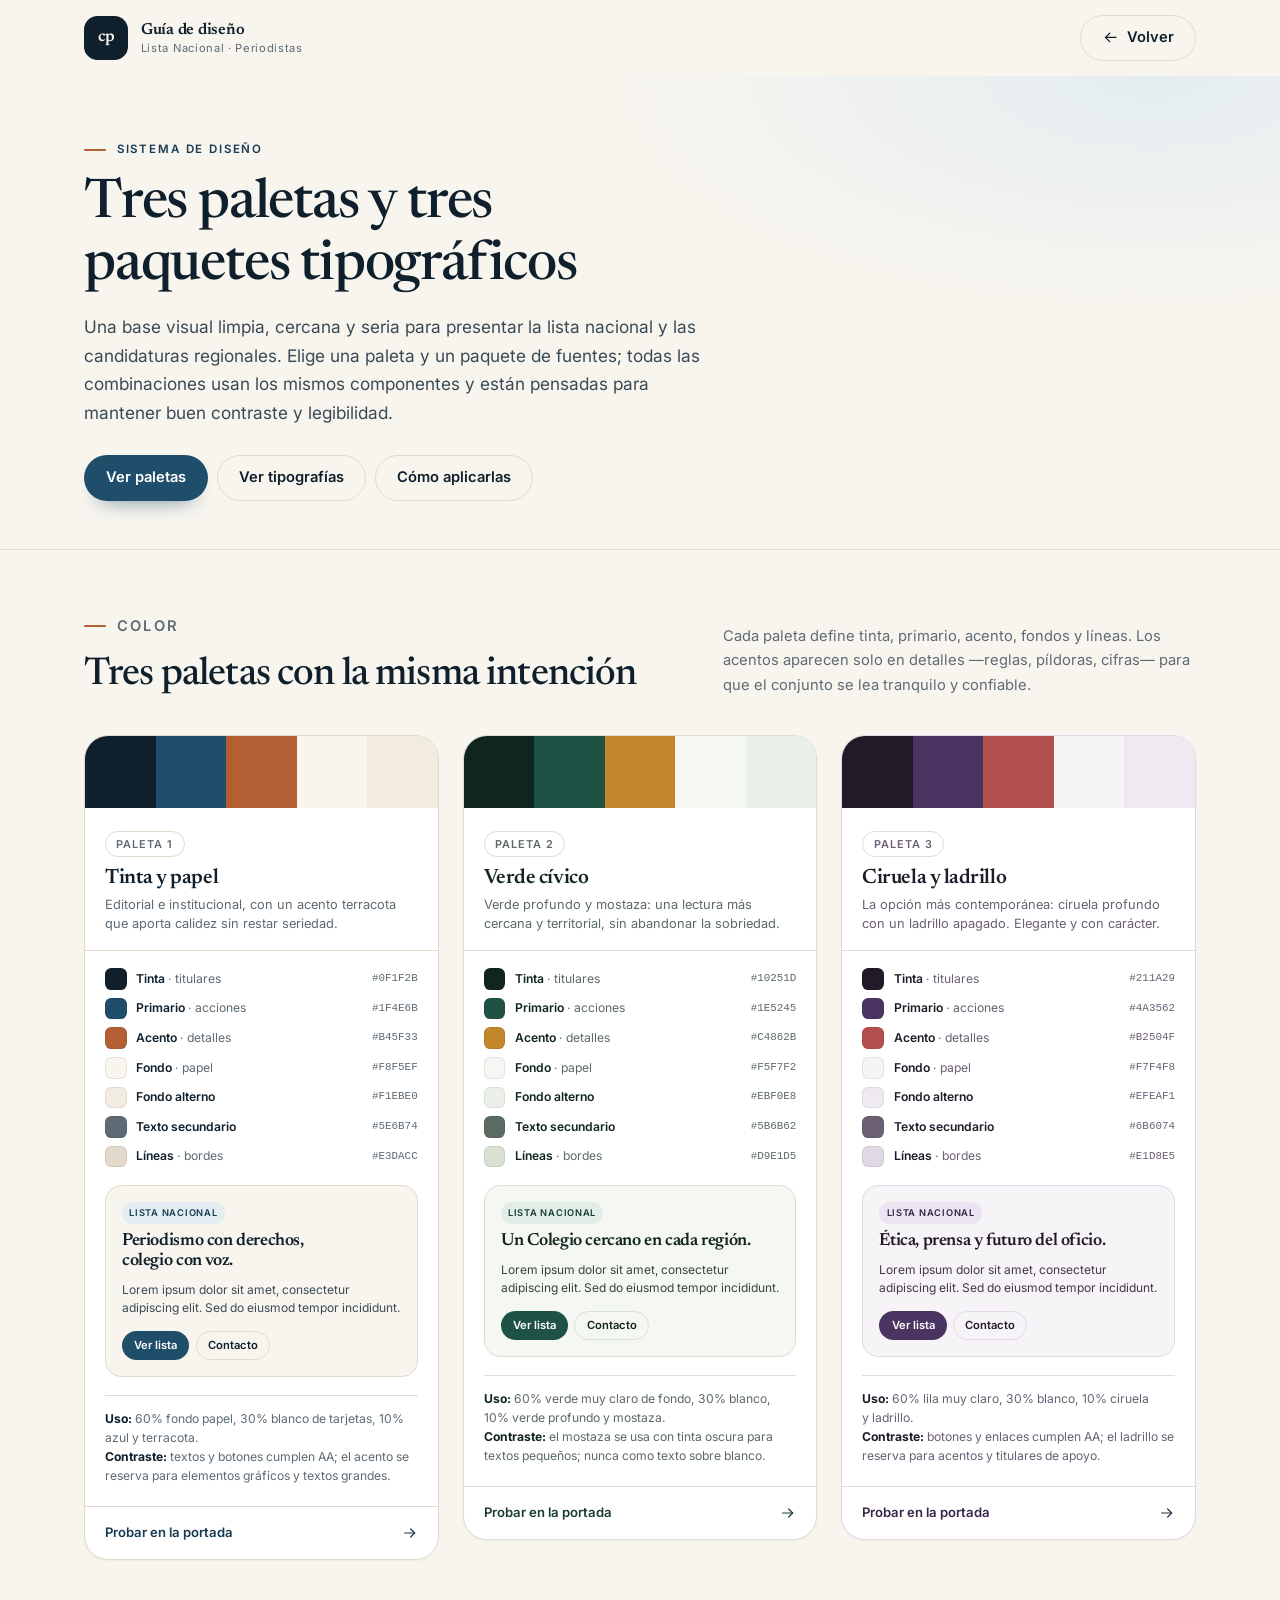
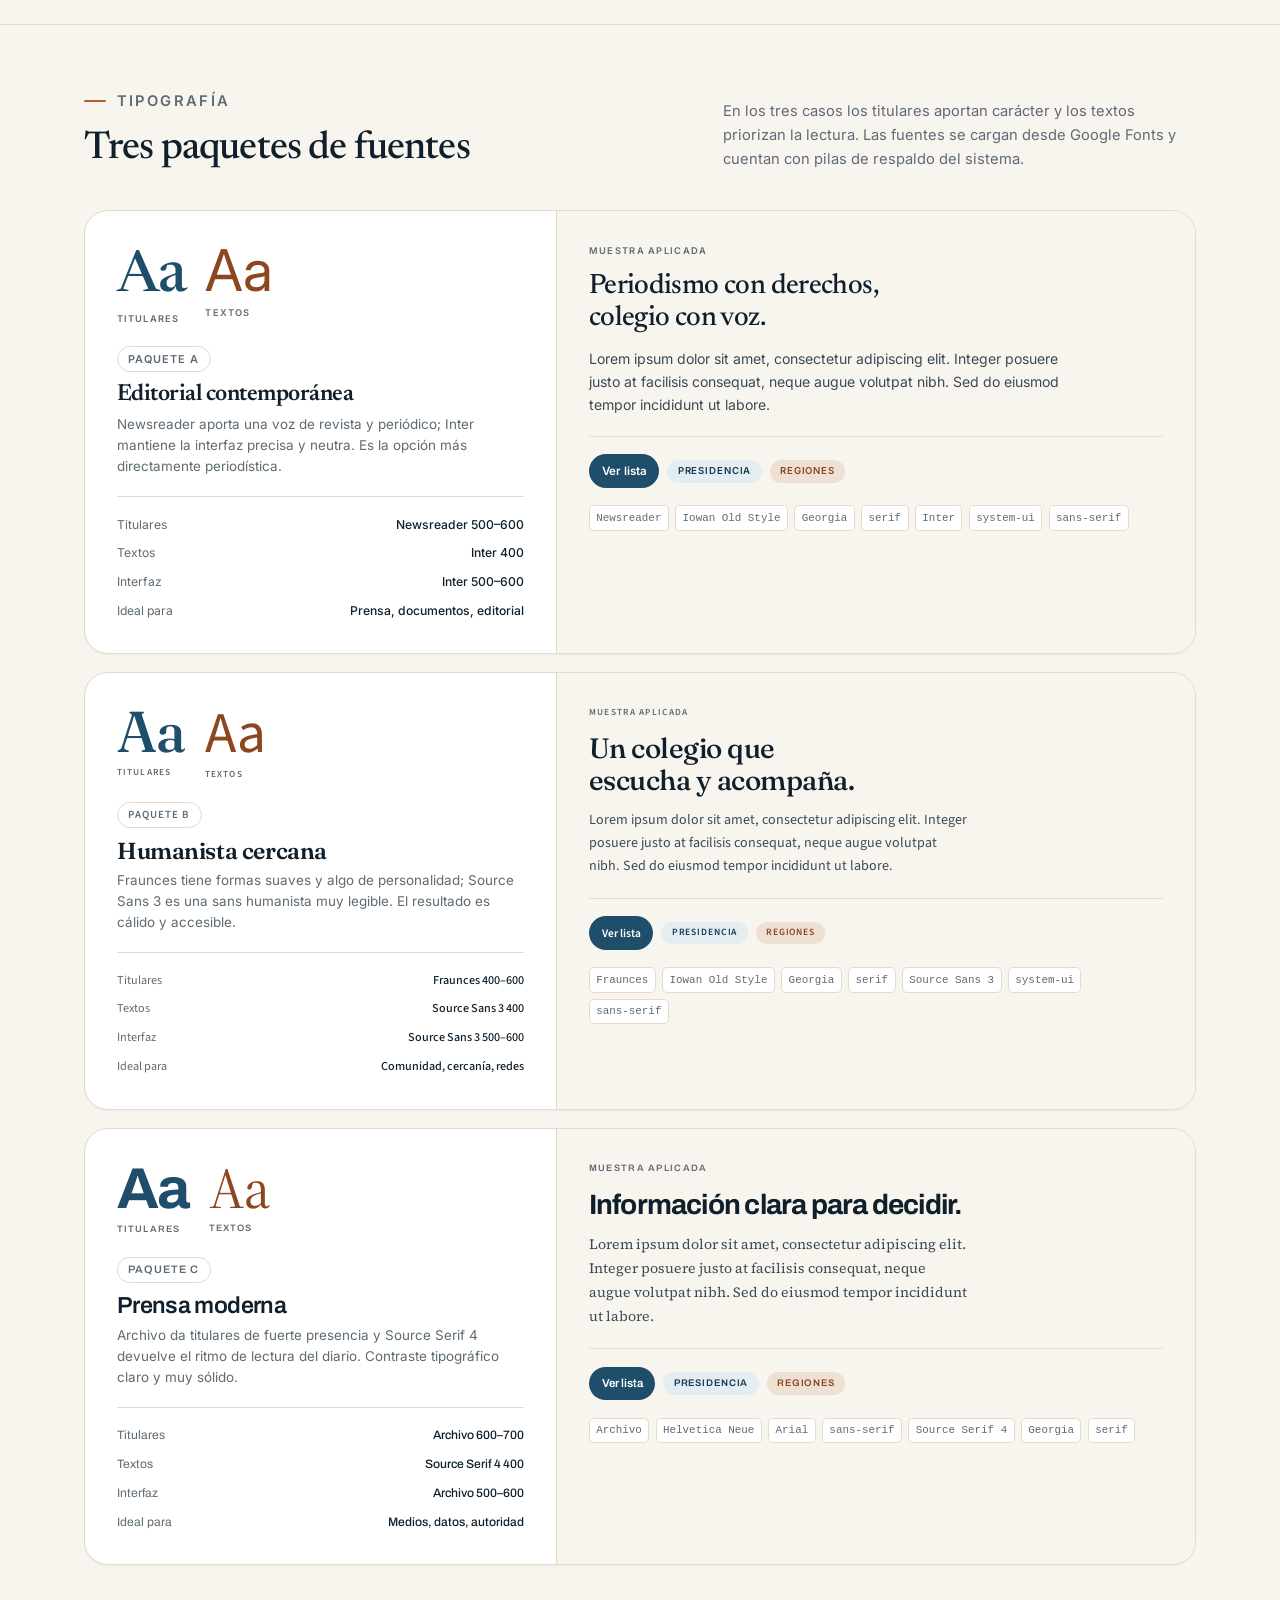
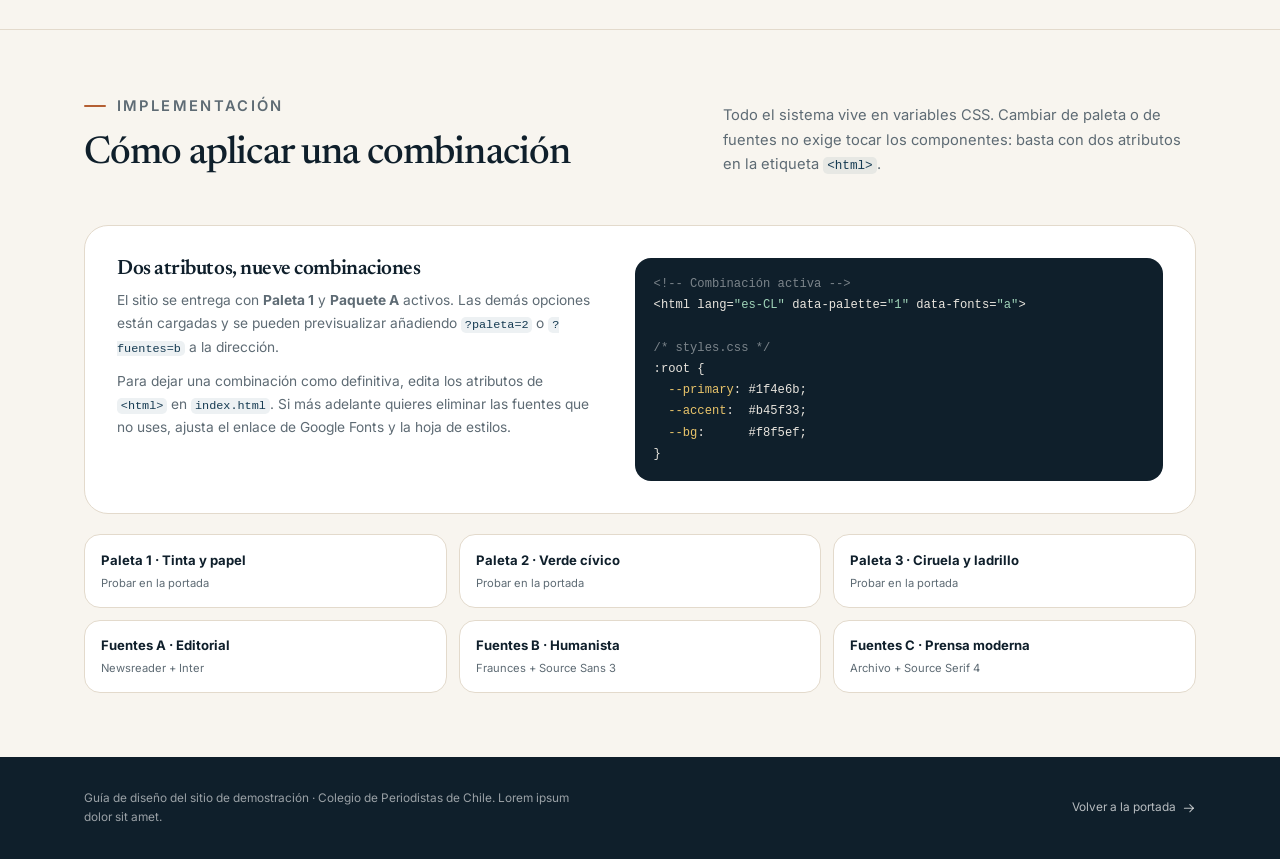
==== diseno.html @ 87cf7656 "Sitio de la Lista Nacional: portada, guia de diseno y documentacion" ====
<!DOCTYPE html>
<html lang="es-CL" data-palette="1" data-fonts="a">
<head>
  <meta charset="UTF-8">
  <meta name="viewport" content="width=device-width, initial-scale=1">
  <title>Guía de diseño · Lista Nacional</title>
  <meta name="description" content="Tres paletas de color y tres paquetes tipográficos para el sitio de la Lista Nacional del Colegio de Periodistas de Chile.">
  <meta name="theme-color" content="#f8f5ef">

  <link rel="icon" href="data:image/svg+xml,%3Csvg xmlns='http://www.w3.org/2000/svg' viewBox='0 0 64 64'%3E%3Crect width='64' height='64' rx='16' fill='%230F1F2B'/%3E%3Ctext x='32' y='43' font-family='Georgia,serif' font-size='28' fill='%23F8F5EF' text-anchor='middle'%3Ecp%3C/text%3E%3C/svg%3E">

  <link rel="preconnect" href="https://fonts.googleapis.com">
  <link rel="preconnect" href="https://fonts.gstatic.com" crossorigin>
  <link href="https://fonts.googleapis.com/css2?family=Archivo:wght@400;500;600;700&amp;family=Fraunces:wght@400;500;600&amp;family=Inter:wght@400;500;600&amp;family=Newsreader:ital,opsz,wght@0,6..72,400;0,6..72,500;0,6..72,600;1,6..72,400&amp;family=Source+Sans+3:wght@400;500;600&amp;family=Source+Serif+4:wght@400;600&amp;display=swap" rel="stylesheet">
  <link rel="stylesheet" href="styles.css">
</head>
<body>
  <a class="skip-link" href="#contenido">Saltar al contenido principal</a>

  <svg class="sprite" xmlns="http://www.w3.org/2000/svg" aria-hidden="true" focusable="false">
    <symbol id="i-arrow" viewBox="0 0 24 24" fill="none" stroke="currentColor" stroke-width="1.8" stroke-linecap="round" stroke-linejoin="round">
      <path d="M4 12h15"/><path d="m13 6 6 6-6 6"/>
    </symbol>
    <symbol id="i-up" viewBox="0 0 24 24" fill="none" stroke="currentColor" stroke-width="1.8" stroke-linecap="round" stroke-linejoin="round">
      <path d="M12 19V5"/><path d="m6 11 6-6 6 6"/>
    </symbol>
    <symbol id="i-whatsapp" viewBox="0 0 24 24" fill="currentColor">
      <path d="M19.05 4.91A9.82 9.82 0 0 0 12.04 2C6.58 2 2.13 6.45 2.13 11.91c0 1.75.46 3.45 1.32 4.95L2 22l5.25-1.38a9.9 9.9 0 0 0 4.79 1.22h.01c5.46 0 9.9-4.45 9.9-9.91 0-2.65-1.03-5.14-2.9-7.02Zm-7.01 15.24h-.01a8.2 8.2 0 0 1-4.19-1.15l-.3-.18-3.12.82.83-3.04-.2-.31a8.2 8.2 0 0 1-1.26-4.38c0-4.54 3.7-8.23 8.25-8.23a8.2 8.2 0 0 1 8.24 8.24c0 4.54-3.7 8.23-8.24 8.23Zm4.52-6.16c-.25-.12-1.47-.72-1.69-.81-.23-.08-.39-.12-.56.12-.16.25-.64.81-.79.97-.14.17-.29.19-.54.06-.25-.12-1.05-.39-1.99-1.23-.74-.66-1.23-1.47-1.38-1.72-.14-.25-.02-.38.11-.51.11-.11.25-.29.37-.43.13-.14.17-.25.25-.41.08-.17.04-.31-.02-.43-.06-.12-.56-1.34-.76-1.84-.2-.48-.4-.42-.56-.43h-.48c-.17 0-.43.06-.66.31-.23.25-.86.85-.86 2.07 0 1.22.89 2.4 1.01 2.56.12.17 1.75 2.67 4.23 3.74.59.26 1.05.41 1.41.52.59.19 1.13.16 1.56.1.48-.07 1.47-.6 1.67-1.18.21-.58.21-1.07.14-1.18-.06-.1-.22-.16-.47-.28Z"/>
    </symbol>
  </svg>

  <header class="site-header site-header--compact">
    <div class="container header-inner">
      <a class="brand" href="index.html" aria-label="Inicio: Colegio de Periodistas de Chile, Lista Nacional">
        <span class="brand-mark" aria-hidden="true">cp</span>
        <span class="brand-text">
          <span class="brand-name">Guía de diseño</span>
          <span class="brand-sub">Lista Nacional · Periodistas</span>
        </span>
      </a>
      <a class="btn btn--ghost" href="index.html" aria-label="Volver a la portada">
        <svg class="icon icon--back" aria-hidden="true"><use href="#i-arrow"/></svg> Volver
      </a>
    </div>
  </header>

  <main id="contenido">
    <section class="page-hero">
      <div class="container">
        <p class="eyebrow">Sistema de diseño</p>
        <h1>Tres paletas y tres paquetes tipográficos</h1>
        <p class="lead">Una base visual limpia, cercana y seria para presentar la lista nacional y las candidaturas regionales. Elige una paleta y un paquete de fuentes; todas las combinaciones usan los mismos componentes y están pensadas para mantener buen contraste y legibilidad.</p>
        <div class="design-nav">
          <a class="btn btn--primary" href="#paletas">Ver paletas</a>
          <a class="btn btn--ghost" href="#tipografias">Ver tipografías</a>
          <a class="btn btn--ghost" href="#aplicacion">Cómo aplicarlas</a>
        </div>
      </div>
    </section>

    <section class="design-section" id="paletas">
      <div class="container">
        <div class="design-head">
          <div>
            <p class="eyebrow">Color</p>
            <h2>Tres paletas con la misma intención</h2>
          </div>
          <p>Cada paleta define tinta, primario, acento, fondos y líneas. Los acentos aparecen solo en detalles —reglas, píldoras, cifras— para que el conjunto se lea tranquilo y confiable.</p>
        </div>

        <div class="palette-grid">
          <article class="palette-card" data-palette="1" aria-labelledby="paleta-1">
            <div class="palette-strip" aria-hidden="true">
              <span style="background: var(--ink)"></span>
              <span style="background: var(--primary)"></span>
              <span style="background: var(--accent)"></span>
              <span style="background: var(--bg)"></span>
              <span style="background: var(--surface-2)"></span>
            </div>
            <div class="palette-head">
              <span class="pill pill--line">Paleta 1</span>
              <h3 id="paleta-1">Tinta y papel</h3>
              <p>Editorial e institucional, con un acento terracota que aporta calidez sin restar seriedad.</p>
            </div>
            <ul class="swatches">
              <li class="swatch" data-swatch="ink"><i style="background: var(--ink)"></i><span><b>Tinta</b> · titulares</span><code>—</code></li>
              <li class="swatch" data-swatch="primary"><i style="background: var(--primary)"></i><span><b>Primario</b> · acciones</span><code>—</code></li>
              <li class="swatch" data-swatch="accent"><i style="background: var(--accent)"></i><span><b>Acento</b> · detalles</span><code>—</code></li>
              <li class="swatch" data-swatch="bg"><i style="background: var(--bg)"></i><span><b>Fondo</b> · papel</span><code>—</code></li>
              <li class="swatch" data-swatch="surface-2"><i style="background: var(--surface-2)"></i><span><b>Fondo alterno</b></span><code>—</code></li>
              <li class="swatch" data-swatch="muted"><i style="background: var(--muted)"></i><span><b>Texto secundario</b></span><code>—</code></li>
              <li class="swatch" data-swatch="line"><i style="background: var(--line)"></i><span><b>Líneas</b> · bordes</span><code>—</code></li>
            </ul>
            <div class="mini-preview">
              <span class="mini-pill">Lista Nacional</span>
              <h4>Periodismo con derechos, colegio con voz.</h4>
              <p>Lorem ipsum dolor sit amet, consectetur adipiscing elit. Sed do eiusmod tempor incididunt.</p>
              <div class="mini-actions">
                <span class="btn btn--primary">Ver lista</span>
                <span class="btn btn--ghost">Contacto</span>
              </div>
            </div>
            <p class="palette-notes"><strong>Uso:</strong> 60% fondo papel, 30% blanco de tarjetas, 10% azul y terracota.<br><strong>Contraste:</strong> textos y botones cumplen AA; el acento se reserva para elementos gráficos y textos grandes.</p>
            <a class="card-link" href="index.html?paleta=1">Probar en la portada <svg class="icon" aria-hidden="true"><use href="#i-arrow"/></svg></a>
          </article>

          <article class="palette-card" data-palette="2" aria-labelledby="paleta-2">
            <div class="palette-strip" aria-hidden="true">
              <span style="background: var(--ink)"></span>
              <span style="background: var(--primary)"></span>
              <span style="background: var(--accent)"></span>
              <span style="background: var(--bg)"></span>
              <span style="background: var(--surface-2)"></span>
            </div>
            <div class="palette-head">
              <span class="pill pill--line">Paleta 2</span>
              <h3 id="paleta-2">Verde cívico</h3>
              <p>Verde profundo y mostaza: una lectura más cercana y territorial, sin abandonar la sobriedad.</p>
            </div>
            <ul class="swatches">
              <li class="swatch" data-swatch="ink"><i style="background: var(--ink)"></i><span><b>Tinta</b> · titulares</span><code>—</code></li>
              <li class="swatch" data-swatch="primary"><i style="background: var(--primary)"></i><span><b>Primario</b> · acciones</span><code>—</code></li>
              <li class="swatch" data-swatch="accent"><i style="background: var(--accent)"></i><span><b>Acento</b> · detalles</span><code>—</code></li>
              <li class="swatch" data-swatch="bg"><i style="background: var(--bg)"></i><span><b>Fondo</b> · papel</span><code>—</code></li>
              <li class="swatch" data-swatch="surface-2"><i style="background: var(--surface-2)"></i><span><b>Fondo alterno</b></span><code>—</code></li>
              <li class="swatch" data-swatch="muted"><i style="background: var(--muted)"></i><span><b>Texto secundario</b></span><code>—</code></li>
              <li class="swatch" data-swatch="line"><i style="background: var(--line)"></i><span><b>Líneas</b> · bordes</span><code>—</code></li>
            </ul>
            <div class="mini-preview">
              <span class="mini-pill">Lista Nacional</span>
              <h4>Un Colegio cercano en cada región.</h4>
              <p>Lorem ipsum dolor sit amet, consectetur adipiscing elit. Sed do eiusmod tempor incididunt.</p>
              <div class="mini-actions">
                <span class="btn btn--primary">Ver lista</span>
                <span class="btn btn--ghost">Contacto</span>
              </div>
            </div>
            <p class="palette-notes"><strong>Uso:</strong> 60% verde muy claro de fondo, 30% blanco, 10% verde profundo y mostaza.<br><strong>Contraste:</strong> el mostaza se usa con tinta oscura para textos pequeños; nunca como texto sobre blanco.</p>
            <a class="card-link" href="index.html?paleta=2">Probar en la portada <svg class="icon" aria-hidden="true"><use href="#i-arrow"/></svg></a>
          </article>

          <article class="palette-card" data-palette="3" aria-labelledby="paleta-3">
            <div class="palette-strip" aria-hidden="true">
              <span style="background: var(--ink)"></span>
              <span style="background: var(--primary)"></span>
              <span style="background: var(--accent)"></span>
              <span style="background: var(--bg)"></span>
              <span style="background: var(--surface-2)"></span>
            </div>
            <div class="palette-head">
              <span class="pill pill--line">Paleta 3</span>
              <h3 id="paleta-3">Ciruela y ladrillo</h3>
              <p>La opción más contemporánea: ciruela profundo con un ladrillo apagado. Elegante y con carácter.</p>
            </div>
            <ul class="swatches">
              <li class="swatch" data-swatch="ink"><i style="background: var(--ink)"></i><span><b>Tinta</b> · titulares</span><code>—</code></li>
              <li class="swatch" data-swatch="primary"><i style="background: var(--primary)"></i><span><b>Primario</b> · acciones</span><code>—</code></li>
              <li class="swatch" data-swatch="accent"><i style="background: var(--accent)"></i><span><b>Acento</b> · detalles</span><code>—</code></li>
              <li class="swatch" data-swatch="bg"><i style="background: var(--bg)"></i><span><b>Fondo</b> · papel</span><code>—</code></li>
              <li class="swatch" data-swatch="surface-2"><i style="background: var(--surface-2)"></i><span><b>Fondo alterno</b></span><code>—</code></li>
              <li class="swatch" data-swatch="muted"><i style="background: var(--muted)"></i><span><b>Texto secundario</b></span><code>—</code></li>
              <li class="swatch" data-swatch="line"><i style="background: var(--line)"></i><span><b>Líneas</b> · bordes</span><code>—</code></li>
            </ul>
            <div class="mini-preview">
              <span class="mini-pill">Lista Nacional</span>
              <h4>Ética, prensa y futuro del oficio.</h4>
              <p>Lorem ipsum dolor sit amet, consectetur adipiscing elit. Sed do eiusmod tempor incididunt.</p>
              <div class="mini-actions">
                <span class="btn btn--primary">Ver lista</span>
                <span class="btn btn--ghost">Contacto</span>
              </div>
            </div>
            <p class="palette-notes"><strong>Uso:</strong> 60% lila muy claro, 30% blanco, 10% ciruela y ladrillo.<br><strong>Contraste:</strong> botones y enlaces cumplen AA; el ladrillo se reserva para acentos y titulares de apoyo.</p>
            <a class="card-link" href="index.html?paleta=3">Probar en la portada <svg class="icon" aria-hidden="true"><use href="#i-arrow"/></svg></a>
          </article>
        </div>
      </div>
    </section>

    <section class="design-section" id="tipografias">
      <div class="container">
        <div class="design-head">
          <div>
            <p class="eyebrow">Tipografía</p>
            <h2>Tres paquetes de fuentes</h2>
          </div>
          <p>En los tres casos los titulares aportan carácter y los textos priorizan la lectura. Las fuentes se cargan desde Google Fonts y cuentan con pilas de respaldo del sistema.</p>
        </div>

        <div class="font-stack">
          <article class="font-card" data-fonts="a" aria-labelledby="fuentes-a">
            <div class="font-info">
              <div class="font-glyphs" aria-hidden="true">
                <div><span class="font-glyph font-glyph--display">Aa</span><span class="glyph-cap">Titulares</span></div>
                <div><span class="font-glyph font-glyph--body">Aa</span><span class="glyph-cap">Textos</span></div>
              </div>
              <span class="pill pill--line">Paquete A</span>
              <h3 id="fuentes-a">Editorial contemporánea</h3>
              <p>Newsreader aporta una voz de revista y periódico; Inter mantiene la interfaz precisa y neutra. Es la opción más directamente periodística.</p>
              <dl class="font-specs">
                <div><dt>Titulares</dt><dd>Newsreader 500–600</dd></div>
                <div><dt>Textos</dt><dd>Inter 400</dd></div>
                <div><dt>Interfaz</dt><dd>Inter 500–600</dd></div>
                <div><dt>Ideal para</dt><dd>Prensa, documentos, editorial</dd></div>
              </dl>
            </div>
            <div class="font-specimen">
              <span class="specimen-label">Muestra aplicada</span>
              <h4>Periodismo con derechos, colegio con voz.</h4>
              <p>Lorem ipsum dolor sit amet, consectetur adipiscing elit. Integer posuere justo at facilisis consequat, neque augue volutpat nibh. Sed do eiusmod tempor incididunt ut labore.</p>
              <div class="specimen-ui">
                <span class="mini-btn">Ver lista</span>
                <span class="pill">Presidencia</span>
                <span class="pill pill--accent">Regiones</span>
              </div>
              <div class="font-stack-note">
                <span>Newsreader</span><span>Iowan Old Style</span><span>Georgia</span><span>serif</span>
                <span>Inter</span><span>system-ui</span><span>sans-serif</span>
              </div>
            </div>
          </article>

          <article class="font-card" data-fonts="b" aria-labelledby="fuentes-b">
            <div class="font-info">
              <div class="font-glyphs" aria-hidden="true">
                <div><span class="font-glyph font-glyph--display">Aa</span><span class="glyph-cap">Titulares</span></div>
                <div><span class="font-glyph font-glyph--body">Aa</span><span class="glyph-cap">Textos</span></div>
              </div>
              <span class="pill pill--line">Paquete B</span>
              <h3 id="fuentes-b">Humanista cercana</h3>
              <p>Fraunces tiene formas suaves y algo de personalidad; Source Sans 3 es una sans humanista muy legible. El resultado es cálido y accesible.</p>
              <dl class="font-specs">
                <div><dt>Titulares</dt><dd>Fraunces 400–600</dd></div>
                <div><dt>Textos</dt><dd>Source Sans 3 400</dd></div>
                <div><dt>Interfaz</dt><dd>Source Sans 3 500–600</dd></div>
                <div><dt>Ideal para</dt><dd>Comunidad, cercanía, redes</dd></div>
              </dl>
            </div>
            <div class="font-specimen">
              <span class="specimen-label">Muestra aplicada</span>
              <h4>Un colegio que escucha y acompaña.</h4>
              <p>Lorem ipsum dolor sit amet, consectetur adipiscing elit. Integer posuere justo at facilisis consequat, neque augue volutpat nibh. Sed do eiusmod tempor incididunt ut labore.</p>
              <div class="specimen-ui">
                <span class="mini-btn">Ver lista</span>
                <span class="pill">Presidencia</span>
                <span class="pill pill--accent">Regiones</span>
              </div>
              <div class="font-stack-note">
                <span>Fraunces</span><span>Iowan Old Style</span><span>Georgia</span><span>serif</span>
                <span>Source Sans 3</span><span>system-ui</span><span>sans-serif</span>
              </div>
            </div>
          </article>

          <article class="font-card" data-fonts="c" aria-labelledby="fuentes-c">
            <div class="font-info">
              <div class="font-glyphs" aria-hidden="true">
                <div><span class="font-glyph font-glyph--display">Aa</span><span class="glyph-cap">Titulares</span></div>
                <div><span class="font-glyph font-glyph--body">Aa</span><span class="glyph-cap">Textos</span></div>
              </div>
              <span class="pill pill--line">Paquete C</span>
              <h3 id="fuentes-c">Prensa moderna</h3>
              <p>Archivo da titulares de fuerte presencia y Source Serif 4 devuelve el ritmo de lectura del diario. Contraste tipográfico claro y muy sólido.</p>
              <dl class="font-specs">
                <div><dt>Titulares</dt><dd>Archivo 600–700</dd></div>
                <div><dt>Textos</dt><dd>Source Serif 4 400</dd></div>
                <div><dt>Interfaz</dt><dd>Archivo 500–600</dd></div>
                <div><dt>Ideal para</dt><dd>Medios, datos, autoridad</dd></div>
              </dl>
            </div>
            <div class="font-specimen">
              <span class="specimen-label">Muestra aplicada</span>
              <h4>Información clara para decidir.</h4>
              <p>Lorem ipsum dolor sit amet, consectetur adipiscing elit. Integer posuere justo at facilisis consequat, neque augue volutpat nibh. Sed do eiusmod tempor incididunt ut labore.</p>
              <div class="specimen-ui">
                <span class="mini-btn">Ver lista</span>
                <span class="pill">Presidencia</span>
                <span class="pill pill--accent">Regiones</span>
              </div>
              <div class="font-stack-note">
                <span>Archivo</span><span>Helvetica Neue</span><span>Arial</span><span>sans-serif</span>
                <span>Source Serif 4</span><span>Georgia</span><span>serif</span>
              </div>
            </div>
          </article>
        </div>
      </div>
    </section>

    <section class="design-section" id="aplicacion">
      <div class="container">
        <div class="design-head">
          <div>
            <p class="eyebrow">Implementación</p>
            <h2>Cómo aplicar una combinación</h2>
          </div>
          <p>Todo el sistema vive en variables CSS. Cambiar de paleta o de fuentes no exige tocar los componentes: basta con dos atributos en la etiqueta <code>&lt;html&gt;</code>.</p>
        </div>

        <div class="design-callout">
          <div>
            <h3>Dos atributos, nueve combinaciones</h3>
            <p>El sitio se entrega con <strong>Paleta 1</strong> y <strong>Paquete A</strong> activos. Las demás opciones están cargadas y se pueden previsualizar añadiendo <code>?paleta=2</code> o <code>?fuentes=b</code> a la dirección.</p>
            <p>Para dejar una combinación como definitiva, edita los atributos de <code>&lt;html&gt;</code> en <code>index.html</code>. Si más adelante quieres eliminar las fuentes que no uses, ajusta el enlace de Google Fonts y la hoja de estilos.</p>
          </div>
          <pre class="code"><code><span class="c">&lt;!-- Combinación activa --&gt;</span>
&lt;html lang=<span class="s">"es-CL"</span> data-palette=<span class="s">"1"</span> data-fonts=<span class="s">"a"</span>&gt;

<span class="c">/* styles.css */</span>
:root {
  <span class="v">--primary</span>: #1f4e6b;
  <span class="v">--accent</span>:  #b45f33;
  <span class="v">--bg</span>:      #f8f5ef;
}</code></pre>
        </div>

        <div class="design-links">
          <a class="design-link" href="index.html?paleta=1"><b>Paleta 1 · Tinta y papel</b><span>Probar en la portada</span></a>
          <a class="design-link" href="index.html?paleta=2"><b>Paleta 2 · Verde cívico</b><span>Probar en la portada</span></a>
          <a class="design-link" href="index.html?paleta=3"><b>Paleta 3 · Ciruela y ladrillo</b><span>Probar en la portada</span></a>
          <a class="design-link" href="index.html?fuentes=a"><b>Fuentes A · Editorial</b><span>Newsreader + Inter</span></a>
          <a class="design-link" href="index.html?fuentes=b"><b>Fuentes B · Humanista</b><span>Fraunces + Source Sans 3</span></a>
          <a class="design-link" href="index.html?fuentes=c"><b>Fuentes C · Prensa moderna</b><span>Archivo + Source Serif 4</span></a>
        </div>
      </div>
    </section>
  </main>

  <footer class="site-footer footer-simple">
    <div class="container">
      <div class="footer-bottom">
        <p>Guía de diseño del sitio de demostración · Colegio de Periodistas de Chile. Lorem ipsum dolor sit amet.</p>
        <a href="index.html">Volver a la portada <svg class="icon" aria-hidden="true"><use href="#i-arrow"/></svg></a>
      </div>
    </div>
  </footer>

  <script src="main.js" defer></script>
</body>
</html>
---- styles.css ----
/* ==========================================================================
   Lista Nacional — Colegio de Periodistas de Chile
   Hoja de estilos principal
   --------------------------------------------------------------------------
   01. Tokens: paletas de color y paquetes tipográficos
   02. Reset y base
   03. Utilidades y layout
   04. Header y navegación
   05. Botones, píldoras e iconos
   06. Hero y mosaico
   07. Ideas fuerza
   08. Lista nacional
   09. Candidaturas regionales
   10. Puntos de trabajo
   11. CTA
   12. Contacto y formulario
   13. Footer
   14. WhatsApp flotante
   15. Página de diseño
   16. Movimiento y responsive
   ========================================================================== */

/* 01. Tokens
   Las paletas se aplican con [data-palette] y las tipografías con
   [data-fonts] en el <html>. Cualquier elemento puede llevar esos atributos
   para mostrar una muestra aislada (así se usa en diseno.html).
   -------------------------------------------------------------------------- */

:root {
  --container: 75rem;
  --gutter: clamp(1.25rem, 4vw, 2.75rem);

  --radius-sm: 0.7rem;
  --radius: 1rem;
  --radius-lg: 1.5rem;

  --shadow-sm: 0 1px 2px rgba(var(--rgb-ink), 0.05);
  --shadow-md: 0 22px 44px -28px rgba(var(--rgb-ink), 0.42);
  --shadow-lg: 0 34px 70px -34px rgba(var(--rgb-ink), 0.45);

  --ease: cubic-bezier(0.22, 0.61, 0.36, 1);

  --display-weight: 500;
  --display-weight-sm: 600;
  --display-tracking: -0.02em;
  --body-lh: 1.65;

  --danger: #a32b22;
  --danger-soft: #fceeeb;
  --wa: #25d366;
  --wa-ink: #06240f;
}

/* --- Paleta 1 · Tinta y papel (por defecto) --- */
:root,
[data-palette="1"] {
  --ink: #0f1f2b;
  --rgb-ink: 15, 31, 43;
  --text: #3a4a55;
  --muted: #5e6b74;
  --primary: #1f4e6b;
  --rgb-primary: 31, 78, 107;
  --primary-strong: #163b52;
  --primary-soft: #e4edf1;
  --accent: #b45f33;
  --rgb-accent: 180, 95, 51;
  --accent-ink: #8c4620;
  --bg: #f8f5ef;
  --rgb-bg: 248, 245, 239;
  --surface: #ffffff;
  --surface-2: #f1ebe0;
  --line: #e3dacc;
}

/* --- Paleta 2 · Verde cívico --- */
[data-palette="2"] {
  --ink: #10251d;
  --rgb-ink: 16, 37, 29;
  --text: #35463d;
  --muted: #5b6b62;
  --primary: #1e5245;
  --rgb-primary: 30, 82, 69;
  --primary-strong: #163d34;
  --primary-soft: #e2ede7;
  --accent: #c4862b;
  --rgb-accent: 196, 134, 43;
  --accent-ink: #7e5511;
  --bg: #f5f7f2;
  --rgb-bg: 245, 247, 242;
  --surface: #ffffff;
  --surface-2: #ebf0e8;
  --line: #d9e1d5;
}

/* --- Paleta 3 · Ciruela y ladrillo --- */
[data-palette="3"] {
  --ink: #211a29;
  --rgb-ink: 33, 26, 41;
  --text: #413849;
  --muted: #6b6074;
  --primary: #4a3562;
  --rgb-primary: 74, 53, 98;
  --primary-strong: #372649;
  --primary-soft: #ebe4f1;
  --accent: #b2504f;
  --rgb-accent: 178, 80, 79;
  --accent-ink: #8c3a39;
  --bg: #f7f4f8;
  --rgb-bg: 247, 244, 248;
  --surface: #ffffff;
  --surface-2: #efeaf1;
  --line: #e1d8e5;
}

/* --- Paquete A · Editorial contemporánea --- */
:root,
[data-fonts="a"] {
  --font-display: "Newsreader", "Iowan Old Style", Georgia, "Times New Roman", serif;
  --font-body: "Inter", system-ui, -apple-system, "Segoe UI", Roboto, sans-serif;
  --font-ui: "Inter", system-ui, -apple-system, "Segoe UI", Roboto, sans-serif;
  --display-weight: 500;
  --display-weight-sm: 600;
  --display-tracking: -0.022em;
  --body-lh: 1.65;
}

/* --- Paquete B · Humanista cercana --- */
[data-fonts="b"] {
  --font-display: "Fraunces", "Iowan Old Style", Georgia, serif;
  --font-body: "Source Sans 3", system-ui, -apple-system, "Segoe UI", Roboto, sans-serif;
  --font-ui: "Source Sans 3", system-ui, -apple-system, "Segoe UI", Roboto, sans-serif;
  --display-weight: 500;
  --display-weight-sm: 600;
  --display-tracking: -0.018em;
  --body-lh: 1.65;
}

/* --- Paquete C · Prensa moderna --- */
[data-fonts="c"] {
  --font-display: "Archivo", "Helvetica Neue", Arial, sans-serif;
  --font-body: "Source Serif 4", Georgia, "Times New Roman", serif;
  --font-ui: "Archivo", "Helvetica Neue", Arial, sans-serif;
  --display-weight: 700;
  --display-weight-sm: 600;
  --display-tracking: -0.028em;
  --body-lh: 1.7;
}

/* 02. Reset y base
   -------------------------------------------------------------------------- */

*,
*::before,
*::after {
  box-sizing: border-box;
}

* {
  margin: 0;
}

html {
  -webkit-text-size-adjust: 100%;
  scroll-behavior: smooth;
  scroll-padding-top: 6.5rem;
}

body {
  min-height: 100vh;
  font-family: var(--font-body);
  font-size: 1.0625rem;
  line-height: var(--body-lh);
  color: var(--text);
  background: var(--bg);
  -webkit-font-smoothing: antialiased;
  text-rendering: optimizeLegibility;
}

svg {
  display: block;
}

a {
  color: inherit;
  text-decoration: none;
}

button,
input,
select,
textarea {
  font: inherit;
  color: inherit;
}

button {
  cursor: pointer;
}

ul[class],
ol[class] {
  list-style: none;
  padding: 0;
}

h1,
h2,
h3,
h4 {
  font-family: var(--font-display);
  font-weight: var(--display-weight);
  line-height: 1.13;
  letter-spacing: var(--display-tracking);
  color: var(--ink);
  text-wrap: balance;
}

h3,
h4 {
  font-weight: var(--display-weight-sm);
}

p {
  text-wrap: pretty;
}

::selection {
  background: var(--primary);
  color: #fff;
}

:where(a, button, input, select, textarea, summary, [tabindex]):focus-visible {
  outline: 2px solid var(--primary);
  outline-offset: 3px;
}

[hidden] {
  display: none !important;
}

/* 03. Utilidades y layout
   -------------------------------------------------------------------------- */

.container {
  width: 100%;
  max-width: var(--container);
  margin-inline: auto;
  padding-inline: var(--gutter);
}

.section {
  padding-block: clamp(3.5rem, 7vw, 6rem);
}

.section--soft {
  background: var(--surface-2);
  border-block: 1px solid var(--line);
}

.section-head {
  display: grid;
  grid-template-columns: minmax(0, 1.1fr) minmax(0, 0.9fr);
  gap: clamp(1.25rem, 4vw, 4rem);
  align-items: end;
  margin-bottom: clamp(2rem, 4vw, 3.25rem);
}

.section-head h2 {
  font-size: clamp(1.9rem, 3.6vw, 2.9rem);
  max-width: 22ch;
}

.section-head .lead {
  max-width: 46ch;
  padding-bottom: 0.35rem;
}

.section-head--stack {
  display: block;
  margin-bottom: 0;
}

.section-head--stack .lead {
  margin-top: 1rem;
}

.program-intro .section-head h2 {
  font-size: clamp(1.9rem, 3.4vw, 2.6rem);
  max-width: 18ch;
}

.contact-info > h2 {
  font-size: clamp(1.9rem, 3.4vw, 2.7rem);
}

.contact-info > .lead {
  margin-top: 1rem;
}

.eyebrow {
  display: flex;
  align-items: center;
  gap: 0.65rem;
  margin-bottom: 0.95rem;
  font-family: var(--font-ui);
  font-size: 0.72rem;
  font-weight: 600;
  letter-spacing: 0.16em;
  text-transform: uppercase;
  color: var(--primary-strong);
}

.eyebrow::before {
  content: "";
  width: 1.4rem;
  height: 2px;
  border-radius: 2px;
  background: var(--accent);
  flex: none;
}

.lead {
  font-size: clamp(1.02rem, 1.35vw, 1.15rem);
  color: var(--text);
  max-width: 58ch;
}

.grid {
  display: grid;
  gap: clamp(1rem, 2vw, 1.5rem);
}

.grid--4 {
  grid-template-columns: repeat(4, minmax(0, 1fr));
}

.grid--3 {
  grid-template-columns: repeat(3, minmax(0, 1fr));
}

.grid--2 {
  grid-template-columns: repeat(2, minmax(0, 1fr));
}

.card {
  background: var(--surface);
  border: 1px solid var(--line);
  border-radius: var(--radius-lg);
  box-shadow: var(--shadow-sm);
}

.icon {
  width: 1.1rem;
  height: 1.1rem;
  flex: none;
}

.icon-box {
  display: grid;
  place-items: center;
  width: 2.8rem;
  height: 2.8rem;
  border-radius: 0.85rem;
  background: var(--primary-soft);
  color: var(--primary-strong);
}

.icon-box .icon {
  width: 1.3rem;
  height: 1.3rem;
}

.pill {
  display: inline-flex;
  align-items: center;
  gap: 0.35rem;
  width: fit-content;
  padding: 0.35rem 0.65rem;
  border-radius: 999px;
  background: var(--primary-soft);
  color: var(--primary-strong);
  font-family: var(--font-ui);
  font-size: 0.68rem;
  font-weight: 600;
  letter-spacing: 0.09em;
  text-transform: uppercase;
  line-height: 1.2;
}

.pill--accent {
  background: rgba(var(--rgb-accent), 0.14);
  color: var(--accent-ink);
}

.pill--line {
  background: transparent;
  border: 1px solid var(--line);
  color: var(--muted);
}

.skip-link {
  position: absolute;
  left: 1rem;
  top: -4rem;
  z-index: 300;
  padding: 0.7rem 1rem;
  border-radius: 0.6rem;
  background: var(--ink);
  color: #fff;
  font-size: 0.85rem;
  transition: top 0.2s var(--ease);
}

.skip-link:focus-visible {
  top: 0.8rem;
  outline-color: var(--accent);
}

.sprite {
  position: absolute;
  width: 0;
  height: 0;
  overflow: hidden;
}

/* 04. Header y navegación
   -------------------------------------------------------------------------- */

.demo-bar {
  background: var(--surface-2);
  border-bottom: 1px solid var(--line);
  font-size: 0.76rem;
  color: var(--muted);
}

.demo-bar-inner {
  display: flex;
  align-items: center;
  justify-content: space-between;
  gap: 0.75rem 1.5rem;
  flex-wrap: wrap;
  padding-block: 0.55rem;
}

.demo-bar strong {
  color: var(--ink);
  font-weight: 600;
  letter-spacing: 0.02em;
}

.demo-bar a {
  display: inline-flex;
  align-items: center;
  gap: 0.4rem;
  font-weight: 600;
  color: var(--primary-strong);
  white-space: nowrap;
}

.demo-bar a:hover {
  color: var(--accent-ink);
}

.demo-bar .icon {
  width: 0.9rem;
  height: 0.9rem;
}

.site-header {
  position: sticky;
  top: 0;
  z-index: 100;
  background: rgba(var(--rgb-bg), 0.9);
  backdrop-filter: saturate(1.35) blur(14px);
  -webkit-backdrop-filter: saturate(1.35) blur(14px);
  border-bottom: 1px solid transparent;
  transition: border-color 0.25s, box-shadow 0.25s;
}

.site-header.is-scrolled {
  border-bottom-color: var(--line);
  box-shadow: 0 18px 30px -30px rgba(var(--rgb-ink), 0.55);
}

.header-inner {
  display: flex;
  align-items: center;
  justify-content: space-between;
  gap: 1.5rem;
  min-height: 4.7rem;
}

.brand {
  display: inline-flex;
  align-items: center;
  gap: 0.8rem;
  min-width: 0;
}

.brand-mark {
  display: grid;
  place-items: center;
  width: 2.75rem;
  height: 2.75rem;
  flex: none;
  border-radius: 0.85rem;
  background: var(--ink);
  color: var(--bg);
  font-family: var(--font-display);
  font-size: 1.05rem;
  font-weight: 600;
  letter-spacing: -0.03em;
  line-height: 1;
}

.brand-text {
  display: grid;
  gap: 0.1rem;
  line-height: 1.25;
  min-width: 0;
}

.brand-name {
  font-family: var(--font-display);
  font-size: 1.02rem;
  font-weight: 600;
  letter-spacing: -0.015em;
  color: var(--ink);
}

.brand-sub {
  font-family: var(--font-ui);
  font-size: 0.7rem;
  letter-spacing: 0.06em;
  color: var(--muted);
}

.nav {
  display: flex;
  align-items: center;
  gap: 0.1rem;
}

.nav a {
  padding: 0.55rem 0.75rem;
  border-radius: 0.6rem;
  font-family: var(--font-ui);
  font-size: 0.9rem;
  font-weight: 500;
  transition: background 0.18s, color 0.18s;
}

.nav a:hover {
  background: var(--primary-soft);
  color: var(--primary-strong);
}

.nav .btn {
  margin-left: 0.65rem;
}

.nav-toggle {
  display: none;
  place-items: center;
  width: 2.7rem;
  height: 2.7rem;
  border: 1px solid var(--line);
  border-radius: 0.7rem;
  background: var(--surface);
  color: var(--ink);
}

.nav-toggle .icon {
  width: 1.25rem;
  height: 1.25rem;
}

.nav-toggle .icon--close {
  display: none;
}

.nav-toggle[aria-expanded="true"] .icon--menu {
  display: none;
}

.nav-toggle[aria-expanded="true"] .icon--close {
  display: block;
}

/* 05. Botones
   -------------------------------------------------------------------------- */

.btn {
  display: inline-flex;
  align-items: center;
  justify-content: center;
  gap: 0.55rem;
  padding: 0.82rem 1.3rem;
  border: 1px solid transparent;
  border-radius: 999px;
  font-family: var(--font-ui);
  font-size: 0.92rem;
  font-weight: 600;
  line-height: 1.2;
  text-align: center;
  transition: transform 0.18s var(--ease), background 0.18s, border-color 0.18s,
    color 0.18s, box-shadow 0.18s;
}

.btn .icon {
  width: 1.05rem;
  height: 1.05rem;
}

.btn--primary {
  background: var(--primary);
  color: #fff;
  box-shadow: 0 12px 22px -16px rgba(var(--rgb-primary), 0.95);
}

.btn--primary:hover {
  background: var(--primary-strong);
  transform: translateY(-1px);
}

.btn--ghost {
  background: transparent;
  border-color: var(--line);
  color: var(--ink);
}

.btn--ghost:hover {
  background: var(--surface);
  border-color: var(--primary);
  transform: translateY(-1px);
}

.btn--light {
  background: var(--bg);
  color: var(--ink);
}

.btn--light:hover {
  background: #fff;
  transform: translateY(-1px);
}

.btn--wa {
  background: var(--wa);
  color: var(--wa-ink);
}

.btn--wa:hover {
  filter: brightness(1.06);
  transform: translateY(-1px);
}

.btn--block {
  width: 100%;
}

/* 06. Hero y mosaico
   -------------------------------------------------------------------------- */

.hero {
  position: relative;
  overflow: clip;
  padding-block: clamp(3rem, 6vw, 5.5rem) clamp(3.5rem, 7vw, 6rem);
  background:
    radial-gradient(70% 60% at 88% -10%, var(--primary-soft) 0%, transparent 65%),
    radial-gradient(45% 40% at 0% 30%, rgba(var(--rgb-accent), 0.07), transparent 70%);
}

.hero-grid {
  display: grid;
  grid-template-columns: minmax(0, 1.04fr) minmax(0, 0.96fr);
  gap: clamp(2.5rem, 5vw, 4.5rem);
  align-items: center;
}

.hero-copy h1 {
  font-size: clamp(2.5rem, 5.2vw, 4.05rem);
  max-width: 15ch;
  margin-bottom: 1.35rem;
}

.hero-copy .lead {
  max-width: 48ch;
}

.hero-actions {
  display: flex;
  flex-wrap: wrap;
  gap: 0.7rem;
  margin-top: 2rem;
}

.meta-row {
  display: flex;
  flex-wrap: wrap;
  gap: 0.9rem 1.5rem;
  margin-top: 2.2rem;
  padding-top: 1.5rem;
  border-top: 1px solid var(--line);
}

.meta-row li {
  display: flex;
  align-items: center;
  gap: 0.5rem;
  font-family: var(--font-ui);
  font-size: 0.82rem;
  font-weight: 500;
  color: var(--muted);
}

.meta-row li::before {
  content: "";
  width: 6px;
  height: 6px;
  flex: none;
  border-radius: 50%;
  background: var(--accent);
  box-shadow: 0 0 0 3px rgba(var(--rgb-accent), 0.16);
}

.hero-visual {
  position: relative;
}

.mosaic {
  position: relative;
  display: grid;
  grid-template-columns: repeat(3, minmax(0, 1fr));
  gap: 0.6rem;
  padding: 0.7rem;
  border: 1px solid var(--line);
  border-radius: var(--radius-lg);
  background: var(--surface);
  box-shadow: var(--shadow-lg);
}

.tile {
  position: relative;
  aspect-ratio: 4 / 5;
}

.tile .photo-mark {
  font-size: 0.88rem;
  letter-spacing: 0.1em;
}

.tile-index {
  position: absolute;
  top: 0.55rem;
  left: 0.65rem;
  z-index: 2;
  font-family: var(--font-ui);
  font-size: 0.58rem;
  font-weight: 600;
  letter-spacing: 0.14em;
  color: rgba(255, 255, 255, 0.72);
}

.tile--stat {
  display: flex;
  flex-direction: column;
  justify-content: flex-end;
  gap: 0.3rem;
  padding: 0.85rem 0.9rem;
  border-radius: var(--radius);
  background:
    radial-gradient(120% 90% at 100% 0%, rgba(var(--rgb-accent), 0.35), transparent 55%),
    var(--ink);
  color: #fff;
}

.tile--stat .stat-n {
  font-family: var(--font-display);
  font-size: clamp(1.7rem, 2.6vw, 2.35rem);
  font-weight: var(--display-weight);
  line-height: 1;
}

.tile--stat .stat-l {
  font-family: var(--font-ui);
  font-size: 0.66rem;
  line-height: 1.35;
  color: rgba(255, 255, 255, 0.72);
}

.hero-card {
  position: absolute;
  left: -1.5rem;
  bottom: -1.7rem;
  z-index: 3;
  display: flex;
  align-items: center;
  gap: 0.7rem;
  max-width: 15.5rem;
  padding: 0.8rem 1rem;
  border: 1px solid var(--line);
  border-radius: 0.9rem;
  background: var(--surface);
  box-shadow: var(--shadow-md);
}

.hero-card .dot {
  width: 0.55rem;
  height: 0.55rem;
  flex: none;
  border-radius: 50%;
  background: var(--accent);
}

.hero-card strong {
  display: block;
  font-family: var(--font-ui);
  font-size: 0.8rem;
  color: var(--ink);
}

.hero-card span {
  display: block;
  font-size: 0.72rem;
  line-height: 1.35;
  color: var(--muted);
}

/* Bloques de fotografía (placeholder) */

.photo {
  position: relative;
  display: grid;
  place-items: center;
  overflow: hidden;
  border-radius: var(--radius);
  background: var(--primary);
  color: #fff;
  isolation: isolate;
}

.photo::before {
  content: "";
  position: absolute;
  inset: 0;
  background:
    radial-gradient(120% 90% at 15% 0%, rgba(255, 255, 255, 0.18), transparent 55%),
    linear-gradient(180deg, transparent 50%, rgba(0, 0, 0, 0.22));
  pointer-events: none;
}

.photo-mark {
  position: relative;
  z-index: 1;
  font-family: var(--font-display);
  font-size: clamp(1.1rem, 2.2vw, 1.4rem);
  font-weight: 600;
  letter-spacing: 0.08em;
  text-transform: uppercase;
  color: rgba(255, 255, 255, 0.92);
  text-shadow: 0 1px 3px rgba(0, 0, 0, 0.28);
}

.photo-tag {
  position: absolute;
  left: 0.7rem;
  bottom: 0.7rem;
  z-index: 2;
  padding: 0.25rem 0.45rem;
  border-radius: 0.35rem;
  background: rgba(0, 0, 0, 0.3);
  font-family: var(--font-ui);
  font-size: 0.56rem;
  font-weight: 500;
  letter-spacing: 0.14em;
  text-transform: uppercase;
  color: rgba(255, 255, 255, 0.9);
}

/* Para reemplazar un bloque de color por una fotografía real:
   <div class="photo ph-a"><img src="..." alt="Retrato de ..."></div> */
.photo img {
  position: absolute;
  inset: 0;
  width: 100%;
  height: 100%;
  object-fit: cover;
}

.photo:has(> img) .photo-mark {
  display: none;
}

.ph-a {
  background: linear-gradient(150deg, var(--primary) 0%, var(--primary-strong) 100%);
}

.ph-b {
  background: linear-gradient(150deg, var(--primary) 0%, var(--accent) 100%);
}

.ph-c {
  background: linear-gradient(150deg, var(--accent) 0%, var(--accent-ink) 100%);
}

.ph-d {
  background: linear-gradient(150deg, var(--primary) 0%, var(--ink) 100%);
}

.ph-e {
  background: linear-gradient(150deg, var(--accent) 0%, var(--primary-strong) 100%);
}

.ph-f {
  background: linear-gradient(150deg, var(--primary-strong) 0%, var(--ink) 100%);
}

/* 07. Ideas fuerza
   -------------------------------------------------------------------------- */

.idea-card {
  display: flex;
  flex-direction: column;
  gap: 0.9rem;
  padding: clamp(1.4rem, 2vw, 1.75rem);
  transition: transform 0.25s var(--ease), box-shadow 0.25s var(--ease),
    border-color 0.25s;
}

.idea-card:hover {
  transform: translateY(-3px);
  border-color: rgba(var(--rgb-primary), 0.28);
  box-shadow: var(--shadow-md);
}

.idea-card h3 {
  font-size: 1.22rem;
  line-height: 1.22;
}

.idea-card p {
  font-size: 0.94rem;
  color: var(--muted);
}

.idea-card .card-index {
  margin-top: auto;
  padding-top: 0.6rem;
  font-family: var(--font-ui);
  font-size: 0.68rem;
  font-weight: 600;
  letter-spacing: 0.14em;
  color: var(--muted);
}

/* 08. Lista nacional
   -------------------------------------------------------------------------- */

.feature {
  display: grid;
  grid-template-columns: minmax(0, 0.92fr) minmax(0, 1.08fr);
  gap: clamp(1.25rem, 3vw, 2.5rem);
  align-items: stretch;
  padding: clamp(0.75rem, 1.4vw, 1rem);
  background: var(--surface);
  border: 1px solid var(--line);
  border-radius: var(--radius-lg);
  box-shadow: var(--shadow-sm);
}

.feature-media {
  position: relative;
  min-height: 25rem;
}

.feature-media .photo {
  position: absolute;
  inset: 0;
  border-radius: calc(var(--radius-lg) - 0.4rem);
}

.feature-media .photo-mark {
  font-size: clamp(2.4rem, 5vw, 3.4rem);
  letter-spacing: 0.06em;
}

.feature-body {
  display: flex;
  flex-direction: column;
  align-items: flex-start;
  gap: 0.9rem;
  padding: clamp(1rem, 2vw, 2rem) clamp(0.5rem, 1.5vw, 1rem) clamp(1rem, 2vw, 1.75rem) 0;
}

.feature-body h3 {
  font-size: clamp(1.8rem, 3vw, 2.4rem);
}

.feature-body .role {
  margin-top: -0.5rem;
  font-family: var(--font-ui);
  font-size: 0.82rem;
  color: var(--muted);
}

.feature-body p {
  font-size: 0.97rem;
  max-width: 58ch;
}

.quote {
  margin-top: 0.4rem;
  padding: 0.9rem 0 0.9rem 1.1rem;
  border-left: 2px solid var(--accent);
  font-family: var(--font-display);
  font-size: 1.12rem;
  font-style: italic;
  line-height: 1.45;
  color: var(--ink);
}

.person-grid {
  display: grid;
  grid-template-columns: repeat(2, minmax(0, 1fr));
  gap: clamp(1rem, 2vw, 1.5rem);
  margin-top: clamp(1rem, 2vw, 1.5rem);
}

.person-card {
  display: grid;
  grid-template-columns: minmax(0, 37%) minmax(0, 1fr);
  align-items: stretch;
  overflow: hidden;
  transition: transform 0.25s var(--ease), box-shadow 0.25s var(--ease),
    border-color 0.25s;
}

.person-card:hover {
  transform: translateY(-3px);
  border-color: rgba(var(--rgb-primary), 0.24);
  box-shadow: var(--shadow-md);
}

.person-media {
  display: flex;
  padding: 0.7rem 0 0.7rem 0.7rem;
}

.person-media .photo {
  width: 100%;
  height: auto;
  min-height: 13rem;
  aspect-ratio: auto;
}

.person-body {
  display: flex;
  flex-direction: column;
  gap: 0.65rem;
  padding: clamp(1.1rem, 2vw, 1.6rem);
}

.person-body h3 {
  font-size: 1.4rem;
}

.person-body .role {
  margin-top: -0.3rem;
  font-family: var(--font-ui);
  font-size: 0.78rem;
  color: var(--muted);
}

.person-body p {
  font-size: 0.92rem;
  color: var(--text);
}

.national-note {
  display: flex;
  flex-wrap: wrap;
  align-items: center;
  gap: 0.5rem 0.8rem;
  margin-top: 1.75rem;
  font-family: var(--font-ui);
  font-size: 0.84rem;
  color: var(--muted);
}

.national-note .icon {
  width: 1rem;
  height: 1rem;
  color: var(--accent-ink);
}

/* 09. Candidaturas regionales
   -------------------------------------------------------------------------- */

.region-grid {
  display: grid;
  grid-template-columns: repeat(4, minmax(0, 1fr));
  gap: clamp(0.9rem, 1.6vw, 1.25rem);
}

.region-card {
  display: flex;
  flex-direction: column;
  overflow: hidden;
  transition: transform 0.22s var(--ease), box-shadow 0.22s var(--ease),
    border-color 0.22s;
}

.region-card:hover {
  transform: translateY(-3px);
  border-color: rgba(var(--rgb-primary), 0.26);
  box-shadow: var(--shadow-md);
}

.region-media {
  aspect-ratio: 4 / 3;
  border-radius: calc(var(--radius-lg) - 1px) calc(var(--radius-lg) - 1px) 0 0;
}

.region-body {
  display: grid;
  gap: 0.4rem;
  padding: 1.05rem 1.15rem 1.35rem;
}

.region-name {
  display: flex;
  align-items: center;
  gap: 0.35rem;
  font-family: var(--font-ui);
  font-size: 0.68rem;
  font-weight: 600;
  letter-spacing: 0.1em;
  text-transform: uppercase;
  color: var(--primary-strong);
}

.region-name .icon {
  width: 0.85rem;
  height: 0.85rem;
}

.region-body h3 {
  font-size: 1.12rem;
  line-height: 1.25;
}

.region-body .role {
  font-family: var(--font-ui);
  font-size: 0.76rem;
  color: var(--muted);
}

.region-body .bio {
  margin-top: 0.25rem;
  font-size: 0.85rem;
  line-height: 1.55;
  color: var(--muted);
}

.regions-foot {
  display: flex;
  flex-wrap: wrap;
  align-items: center;
  justify-content: space-between;
  gap: 1rem;
  margin-top: clamp(1.75rem, 3vw, 2.5rem);
  padding-top: 1.5rem;
  border-top: 1px solid var(--line);
}

.regions-foot p {
  max-width: 52ch;
  font-size: 0.88rem;
  color: var(--muted);
}

/* 10. Puntos de trabajo
   -------------------------------------------------------------------------- */

.program-grid {
  display: grid;
  grid-template-columns: minmax(0, 0.85fr) minmax(0, 1.15fr);
  gap: clamp(2rem, 5vw, 4.5rem);
  align-items: start;
}

.program-intro {
  position: sticky;
  top: 6.5rem;
}

.quote-card {
  margin-top: 2rem;
  padding: clamp(1.3rem, 2vw, 1.6rem);
  background: var(--surface);
  border-color: rgba(var(--rgb-primary), 0.16);
}

.quote-card .quote {
  margin-top: 0;
  padding-top: 0;
  font-size: 1.06rem;
}

.quote-card footer {
  margin-top: 0.9rem;
  padding-left: 1.1rem;
  font-family: var(--font-ui);
  font-size: 0.78rem;
  font-weight: 600;
  color: var(--ink);
}

.quote-card footer span {
  display: block;
  font-weight: 400;
  color: var(--muted);
}

.points {
  display: grid;
  padding: 0;
  list-style: none;
}

.points li {
  display: grid;
  grid-template-columns: auto 1fr;
  gap: clamp(1rem, 2vw, 1.5rem);
  padding: clamp(1.15rem, 2vw, 1.5rem) 0;
  border-top: 1px solid var(--line);
}

.points li:last-child {
  border-bottom: 1px solid var(--line);
}

.point-n {
  padding-top: 0.18rem;
  font-family: var(--font-display);
  font-size: 0.95rem;
  font-weight: 600;
  letter-spacing: 0.02em;
  color: var(--accent-ink);
}

.points h3 {
  margin-bottom: 0.35rem;
  font-size: 1.16rem;
}

.points p {
  max-width: 60ch;
  font-size: 0.91rem;
  color: var(--muted);
}

/* 11. CTA
   -------------------------------------------------------------------------- */

.section--cta {
  padding-block: 0 clamp(3.5rem, 7vw, 5.5rem);
}

.cta-band {
  position: relative;
  display: grid;
  grid-template-columns: minmax(0, 1.35fr) auto;
  gap: clamp(1.5rem, 3vw, 3rem);
  align-items: center;
  overflow: hidden;
  padding: clamp(1.75rem, 4vw, 3rem);
  border-radius: var(--radius-lg);
  background: var(--ink);
  color: rgba(255, 255, 255, 0.78);
}

.cta-band::after {
  content: "";
  position: absolute;
  top: -10rem;
  right: -6rem;
  width: 28rem;
  height: 28rem;
  border-radius: 50%;
  background: radial-gradient(circle, rgba(var(--rgb-accent), 0.24), transparent 65%);
  pointer-events: none;
}

.cta-band > * {
  position: relative;
  z-index: 1;
}

.cta-band .eyebrow {
  color: rgba(255, 255, 255, 0.68);
}

.cta-band h2 {
  margin-bottom: 0.65rem;
  font-size: clamp(1.65rem, 2.8vw, 2.25rem);
  color: #fff;
}

.cta-band p {
  max-width: 56ch;
  font-size: 0.94rem;
}

.cta-actions {
  display: flex;
  flex-wrap: wrap;
  gap: 0.65rem;
}

/* 12. Contacto y formulario
   -------------------------------------------------------------------------- */

.contact-grid {
  display: grid;
  grid-template-columns: minmax(0, 0.85fr) minmax(0, 1.15fr);
  gap: clamp(2rem, 5vw, 4rem);
  align-items: start;
}

.contact-info .lead {
  max-width: 42ch;
}

.contact-list {
  display: grid;
  gap: 1.1rem;
  margin-top: 2rem;
  padding: 0;
  list-style: none;
}

.contact-list li {
  display: flex;
  align-items: flex-start;
  gap: 0.85rem;
}

.contact-list .icon-box {
  width: 2.5rem;
  height: 2.5rem;
  border-radius: 0.75rem;
}

.contact-list .icon-box .icon {
  width: 1.1rem;
  height: 1.1rem;
}

.contact-label {
  display: block;
  margin-bottom: 0.1rem;
  font-family: var(--font-ui);
  font-size: 0.68rem;
  font-weight: 600;
  letter-spacing: 0.12em;
  text-transform: uppercase;
  color: var(--muted);
}

.contact-list a,
.contact-list .contact-value {
  font-family: var(--font-ui);
  font-size: 0.95rem;
  font-weight: 500;
  color: var(--ink);
}

.contact-list a:hover {
  color: var(--primary);
  text-decoration: underline;
  text-underline-offset: 3px;
}

.info-note {
  margin-top: 1.75rem;
  padding-top: 1.25rem;
  border-top: 1px solid var(--line);
  font-size: 0.8rem;
  color: var(--muted);
}

.form-card {
  padding: clamp(1.25rem, 3vw, 2rem);
  background: var(--surface);
  border: 1px solid var(--line);
  border-radius: var(--radius-lg);
  box-shadow: var(--shadow-sm);
}

.form-card h3 {
  font-size: 1.5rem;
}

.form-card > p,
#form-intro p {
  margin-top: 0.4rem;
  font-size: 0.9rem;
  color: var(--muted);
}

.form {
  display: grid;
  gap: 1.05rem;
  margin-top: 1.5rem;
}

.form-row {
  display: grid;
  grid-template-columns: 1fr 1fr;
  gap: 1.05rem;
}

.field {
  display: grid;
  gap: 0.4rem;
  align-content: start;
}

.field label {
  font-family: var(--font-ui);
  font-size: 0.82rem;
  font-weight: 600;
  letter-spacing: 0.01em;
  color: var(--ink);
}

.req {
  color: var(--accent-ink);
}

.field input,
.field select,
.field textarea {
  width: 100%;
  padding: 0.78rem 0.9rem;
  border: 1px solid var(--line);
  border-radius: 0.7rem;
  background: var(--bg);
  color: var(--ink);
  font-family: var(--font-ui);
  font-size: 0.93rem;
  transition: border-color 0.18s, box-shadow 0.18s, background 0.18s;
}

.field textarea {
  min-height: 9rem;
  resize: vertical;
  line-height: 1.6;
}

.field input::placeholder,
.field textarea::placeholder {
  color: var(--muted);
  opacity: 1;
}

.field input:focus-visible,
.field select:focus-visible,
.field textarea:focus-visible {
  outline: none;
  border-color: var(--primary);
  background: #fff;
  box-shadow: 0 0 0 3px rgba(var(--rgb-primary), 0.16);
}

.field input:focus:not(:focus-visible),
.field select:focus:not(:focus-visible),
.field textarea:focus:not(:focus-visible) {
  outline: none;
}

.field--error input,
.field--error select,
.field--error textarea {
  border-color: var(--danger);
  background: var(--danger-soft);
}

.error {
  display: none;
  font-family: var(--font-ui);
  font-size: 0.76rem;
  line-height: 1.4;
  color: var(--danger);
}

.field--error .error {
  display: block;
}

.field--error input:focus-visible,
.field--error select:focus-visible,
.field--error textarea:focus-visible {
  border-color: var(--danger);
  background: var(--danger-soft);
  box-shadow: 0 0 0 3px rgba(163, 43, 34, 0.14);
}

.field-help {
  display: flex;
  justify-content: space-between;
  gap: 1rem;
  font-family: var(--font-ui);
  font-size: 0.73rem;
  color: var(--muted);
}

.checkbox {
  display: flex;
  align-items: flex-start;
  gap: 0.6rem;
  font-size: 0.82rem;
  line-height: 1.5;
  color: var(--muted);
}

.checkbox input {
  width: 1.05rem;
  height: 1.05rem;
  margin-top: 0.18rem;
  flex: none;
  accent-color: var(--primary);
}

.field--check {
  gap: 0.35rem;
}

.form-footer {
  display: grid;
  gap: 0.75rem;
}

.form-note {
  font-size: 0.73rem;
  line-height: 1.5;
  color: var(--muted);
  text-align: center;
}

.form-status {
  font-family: var(--font-ui);
  font-size: 0.8rem;
  color: var(--danger);
}

.form-status:empty {
  display: none;
}

.form-success {
  display: flex;
  gap: 1rem;
  align-items: flex-start;
  padding: clamp(1.25rem, 3vw, 1.75rem);
  border: 1px solid rgba(var(--rgb-primary), 0.2);
  border-radius: var(--radius);
  background: var(--primary-soft);
}

.form-success:focus,
.form-success:focus-visible {
  outline: none;
}

.form-success .icon-box {
  flex: none;
  background: var(--primary);
  color: #fff;
}

.form-success h3 {
  margin-bottom: 0.4rem;
  font-size: 1.3rem;
}

.form-success p {
  font-size: 0.88rem;
  color: var(--text);
}

.form-success-actions {
  display: flex;
  flex-wrap: wrap;
  gap: 0.6rem;
  margin-top: 1rem;
}

.form-success-actions .btn {
  padding: 0.6rem 0.95rem;
  font-size: 0.82rem;
}

/* 13. Footer
   -------------------------------------------------------------------------- */

.site-footer {
  padding: clamp(3rem, 5vw, 4.5rem) 0 2rem;
  background: var(--ink);
  color: rgba(255, 255, 255, 0.7);
}

.footer-grid {
  display: grid;
  grid-template-columns: minmax(0, 1.5fr) repeat(3, minmax(0, 1fr));
  gap: clamp(1.75rem, 3vw, 2.5rem);
}

.site-footer .brand-mark {
  background: rgba(255, 255, 255, 0.12);
  color: #fff;
}

.site-footer .brand-name {
  color: #fff;
}

.site-footer .brand-sub {
  color: rgba(255, 255, 255, 0.55);
}

.footer-note p {
  max-width: 34ch;
  margin-top: 1.1rem;
  font-size: 0.88rem;
  line-height: 1.65;
  color: rgba(255, 255, 255, 0.62);
}

.footer-col h3 {
  margin-bottom: 1rem;
  font-family: var(--font-ui);
  font-size: 0.72rem;
  font-weight: 600;
  letter-spacing: 0.14em;
  text-transform: uppercase;
  color: rgba(255, 255, 255, 0.92);
}

.footer-col ul {
  display: grid;
  gap: 0.6rem;
  padding: 0;
  list-style: none;
}

.footer-col a,
.footer-col span {
  font-family: var(--font-ui);
  font-size: 0.88rem;
  color: rgba(255, 255, 255, 0.67);
}

.footer-col a {
  transition: color 0.18s;
}

.footer-col a:hover {
  color: #fff;
  text-decoration: underline;
  text-underline-offset: 3px;
}

.footer-bottom {
  display: flex;
  flex-wrap: wrap;
  justify-content: space-between;
  gap: 0.75rem 1.5rem;
  margin-top: clamp(2.25rem, 4vw, 3rem);
  padding-top: 1.5rem;
  border-top: 1px solid rgba(255, 255, 255, 0.12);
  font-family: var(--font-ui);
  font-size: 0.74rem;
  line-height: 1.6;
  color: rgba(255, 255, 255, 0.58);
}

.footer-bottom p {
  max-width: 70ch;
}

.footer-bottom a {
  display: inline-flex;
  align-items: center;
  gap: 0.35rem;
  color: rgba(255, 255, 255, 0.7);
  white-space: nowrap;
}

.footer-bottom a:hover {
  color: #fff;
}

.footer-bottom .icon {
  width: 0.9rem;
  height: 0.9rem;
}

.footer-simple {
  padding-block: 2rem;
}

.footer-simple .footer-bottom {
  margin-top: 0;
  padding-top: 0;
  border-top: 0;
}

/* 14. WhatsApp flotante
   -------------------------------------------------------------------------- */

.wa-float {
  position: fixed;
  right: clamp(1rem, 2.5vw, 1.75rem);
  bottom: clamp(1rem, 2.5vw, 1.75rem);
  z-index: 200;
  display: inline-flex;
  align-items: center;
  gap: 0.6rem;
  padding: 0.78rem 1.05rem 0.78rem 0.9rem;
  border-radius: 999px;
  background: var(--wa);
  color: var(--wa-ink);
  font-family: var(--font-ui);
  font-size: 0.88rem;
  font-weight: 600;
  box-shadow: 0 16px 32px -12px rgba(0, 0, 0, 0.4);
  transition: transform 0.2s var(--ease), box-shadow 0.2s var(--ease);
}

.wa-float .icon {
  width: 1.4rem;
  height: 1.4rem;
}

.wa-float:hover {
  transform: translateY(-2px);
  box-shadow: 0 20px 38px -12px rgba(0, 0, 0, 0.45);
}

.preview-note {
  margin-left: 0.3rem;
  color: var(--accent-ink);
  font-weight: 600;
}

.preview-reset {
  padding: 0.2rem 0.6rem;
  border: 1px solid var(--line);
  border-radius: 999px;
  background: var(--surface);
}

.demo-links {
  display: inline-flex;
  flex-wrap: wrap;
  align-items: center;
  gap: 0.5rem 1rem;
}

.preview-reset:hover {
  border-color: var(--primary);
}

.site-header--compact .brand-name {
  font-size: 1rem;
}

.site-header--compact .btn {
  flex: none;
}

.icon--back {
  transform: rotate(180deg);
}

/* 15. Página de diseño
   -------------------------------------------------------------------------- */

.page-hero {
  padding-block: clamp(2.5rem, 5vw, 4rem) clamp(2rem, 4vw, 3rem);
  background:
    radial-gradient(60% 70% at 90% 0%, var(--primary-soft) 0%, transparent 70%);
  border-bottom: 1px solid var(--line);
}

.page-hero h1 {
  font-size: clamp(2.2rem, 4.4vw, 3.4rem);
  max-width: 20ch;
}

.page-hero .lead {
  margin-top: 1rem;
}

.design-nav {
  display: flex;
  flex-wrap: wrap;
  gap: 0.6rem;
  margin-top: 1.75rem;
}

.design-section {
  padding-block: clamp(2.75rem, 5vw, 4.25rem);
}

.design-section + .design-section {
  border-top: 1px solid var(--line);
}

.design-head {
  display: grid;
  grid-template-columns: minmax(0, 1fr) minmax(0, 0.8fr);
  gap: 1.5rem 3rem;
  align-items: end;
  margin-bottom: clamp(1.75rem, 3vw, 2.5rem);
}

.design-head h2 {
  font-size: clamp(1.7rem, 3vw, 2.4rem);
}

.design-head p {
  font-size: 0.92rem;
  color: var(--muted);
}

.palette-grid {
  display: grid;
  grid-template-columns: repeat(3, minmax(0, 1fr));
  gap: clamp(1rem, 2vw, 1.5rem);
  align-items: start;
}

.palette-card {
  display: flex;
  flex-direction: column;
  overflow: hidden;
  background: var(--surface);
  border: 1px solid var(--line);
  border-radius: var(--radius-lg);
  box-shadow: var(--shadow-sm);
}

.palette-strip {
  display: flex;
  height: 4.5rem;
}

.palette-strip span {
  flex: 1;
}

.palette-head {
  padding: 1.2rem 1.25rem 1rem;
  border-bottom: 1px solid var(--line);
}

.palette-head .pill,
.font-info .pill {
  margin-bottom: 0.6rem;
}

.palette-head h3 {
  font-size: 1.3rem;
}

.palette-head p {
  margin-top: 0.3rem;
  font-size: 0.8rem;
  line-height: 1.5;
  color: var(--muted);
}

ul.swatches {
  display: grid;
  gap: 0.5rem;
  padding: 1.1rem 1.25rem;
  list-style: none;
}

.swatch {
  display: flex;
  align-items: center;
  gap: 0.6rem;
  font-family: var(--font-ui);
  font-size: 0.76rem;
  color: var(--muted);
}

.swatch i {
  width: 1.35rem;
  height: 1.35rem;
  flex: none;
  border: 1px solid rgba(0, 0, 0, 0.08);
  border-radius: 0.4rem;
}

.swatch b {
  font-weight: 600;
  color: var(--ink);
}

.swatch code {
  margin-left: auto;
  font-family: ui-monospace, "Cascadia Code", Consolas, monospace;
  font-size: 0.68rem;
  color: var(--muted);
  text-transform: uppercase;
}

.mini-preview {
  display: grid;
  gap: 0.55rem;
  margin: 0 1.25rem 1.1rem;
  padding: 1rem;
  border: 1px solid var(--line);
  border-radius: var(--radius);
  background: var(--bg);
}

.mini-preview h4 {
  font-family: var(--font-display);
  font-size: 1.1rem;
  font-weight: var(--display-weight-sm);
}

.mini-preview p {
  font-size: 0.75rem;
  line-height: 1.5;
  color: var(--text);
}

.mini-actions {
  display: flex;
  flex-wrap: wrap;
  gap: 0.4rem;
  margin-top: 0.3rem;
}

.mini-actions .btn {
  padding: 0.45rem 0.7rem;
  font-size: 0.7rem;
}

.mini-pill {
  display: inline-flex;
  width: fit-content;
  padding: 0.2rem 0.45rem;
  border-radius: 999px;
  background: var(--primary-soft);
  color: var(--primary-strong);
  font-family: var(--font-ui);
  font-size: 0.58rem;
  font-weight: 600;
  letter-spacing: 0.08em;
  text-transform: uppercase;
}

.palette-notes {
  margin: 0 1.25rem 1.25rem;
  padding-top: 0.9rem;
  border-top: 1px solid var(--line);
  font-size: 0.76rem;
  line-height: 1.55;
  color: var(--muted);
}

.palette-notes strong {
  color: var(--ink);
}

.card-link {
  display: inline-flex;
  align-items: center;
  justify-content: space-between;
  gap: 0.5rem;
  margin-top: auto;
  padding: 0.95rem 1.25rem;
  border-top: 1px solid var(--line);
  font-family: var(--font-ui);
  font-size: 0.82rem;
  font-weight: 600;
  color: var(--primary-strong);
  transition: background 0.18s, color 0.18s;
}

.card-link:hover {
  background: var(--primary-soft);
  color: var(--primary-strong);
}

.card-link .icon {
  width: 1rem;
  height: 1rem;
  transition: transform 0.18s var(--ease);
}

.card-link:hover .icon {
  transform: translateX(2px);
}

.font-stack {
  display: grid;
  gap: 1.1rem;
}

.font-card {
  display: grid;
  grid-template-columns: minmax(0, 0.85fr) minmax(0, 1.15fr);
  overflow: hidden;
  background: var(--surface);
  border: 1px solid var(--line);
  border-radius: var(--radius-lg);
  box-shadow: var(--shadow-sm);
}

.font-info {
  padding: clamp(1.3rem, 2.5vw, 2rem);
  border-right: 1px solid var(--line);
}

.font-glyphs {
  display: flex;
  align-items: baseline;
  gap: 1.25rem;
  margin-bottom: 1rem;
}

.font-glyph {
  font-size: clamp(2.6rem, 5vw, 3.6rem);
  line-height: 0.95;
  color: var(--primary);
}

.font-glyph--display {
  font-family: var(--font-display);
  font-weight: var(--display-weight);
  letter-spacing: var(--display-tracking);
}

.font-glyph--body {
  font-family: var(--font-body);
  font-weight: 400;
  color: var(--accent-ink);
}

.glyph-cap {
  display: block;
  margin-top: 0.35rem;
  font-family: var(--font-ui);
  font-size: 0.58rem;
  font-weight: 600;
  letter-spacing: 0.12em;
  text-transform: uppercase;
  color: var(--muted);
}

.font-info h3 {
  font-size: 1.45rem;
}

.font-info > p {
  margin-top: 0.4rem;
  font-size: 0.84rem;
  line-height: 1.55;
  color: var(--muted);
}

.font-specs {
  display: grid;
  gap: 0.55rem;
  margin-top: 1.2rem;
  padding-top: 1.1rem;
  border-top: 1px solid var(--line);
  font-family: var(--font-ui);
  font-size: 0.76rem;
}

.font-specs div {
  display: flex;
  justify-content: space-between;
  gap: 1rem;
}

.font-specs dt {
  color: var(--muted);
}

.font-specs dd {
  margin: 0;
  text-align: right;
  font-weight: 500;
  color: var(--ink);
}

.font-specimen {
  padding: clamp(1.3rem, 2.5vw, 2rem);
  background: var(--bg);
}

.specimen-label {
  display: block;
  margin-bottom: 0.8rem;
  font-family: var(--font-ui);
  font-size: 0.58rem;
  font-weight: 600;
  letter-spacing: 0.14em;
  text-transform: uppercase;
  color: var(--muted);
}

.font-specimen h4 {
  max-width: 24ch;
  margin-bottom: 0.8rem;
  font-family: var(--font-display);
  font-size: clamp(1.35rem, 2.4vw, 1.75rem);
  font-weight: var(--display-weight);
  letter-spacing: var(--display-tracking);
}

.font-specimen p {
  max-width: 54ch;
  font-family: var(--font-body);
  font-size: 0.88rem;
  line-height: var(--body-lh);
  color: var(--text);
}

.specimen-ui {
  display: flex;
  flex-wrap: wrap;
  align-items: center;
  gap: 0.5rem;
  margin-top: 1.2rem;
  padding-top: 1.1rem;
  border-top: 1px solid var(--line);
}

.specimen-ui .pill {
  font-size: 0.6rem;
}

.specimen-ui .mini-btn {
  display: inline-flex;
  padding: 0.45rem 0.8rem;
  border-radius: 999px;
  background: var(--primary);
  color: #fff;
  font-family: var(--font-ui);
  font-size: 0.72rem;
  font-weight: 600;
}

.font-stack-note {
  display: flex;
  flex-wrap: wrap;
  gap: 0.4rem;
  margin-top: 1.1rem;
  font-family: ui-monospace, "Cascadia Code", Consolas, monospace;
  font-size: 0.68rem;
  line-height: 1.7;
  color: var(--muted);
}

.font-stack-note span {
  padding: 0.15rem 0.4rem;
  border: 1px solid var(--line);
  border-radius: 0.3rem;
  background: var(--surface);
}

.design-callout {
  display: grid;
  grid-template-columns: minmax(0, 1fr) minmax(0, 1.1fr);
  gap: clamp(1.25rem, 3vw, 3rem);
  align-items: start;
  margin-top: clamp(2rem, 4vw, 3rem);
  padding: clamp(1.25rem, 3vw, 2rem);
  background: var(--surface);
  border: 1px solid var(--line);
  border-radius: var(--radius-lg);
}

.design-callout h3 {
  font-size: 1.3rem;
  margin-bottom: 0.5rem;
}

.design-callout p {
  font-size: 0.86rem;
  color: var(--muted);
}

.design-callout p + p {
  margin-top: 0.7rem;
}

.code {
  overflow-x: auto;
  margin: 0;
  padding: 1rem 1.15rem;
  border-radius: var(--radius);
  background: var(--ink);
  color: #eae6df;
  font-family: ui-monospace, "Cascadia Code", Consolas, monospace;
  font-size: 0.76rem;
  line-height: 1.75;
  tab-size: 2;
}

.code .c {
  color: rgba(255, 255, 255, 0.45);
}

.code .v {
  color: #e9c46a;
}

.code .s {
  color: #9fd3b8;
}

.design-head code,
.design-callout p code {
  padding: 0.08em 0.32em;
  border-radius: 0.3rem;
  background: rgba(var(--rgb-primary), 0.08);
  color: var(--primary-strong);
  font-family: ui-monospace, "Cascadia Code", Consolas, monospace;
  font-size: 0.86em;
}

.code code {
  padding: 0;
  border-radius: 0;
  background: none;
  color: inherit;
  font-size: inherit;
}

.design-links {
  display: grid;
  grid-template-columns: repeat(3, minmax(0, 1fr));
  gap: 0.75rem;
  margin-top: 1.25rem;
}

.design-link {
  display: grid;
  gap: 0.15rem;
  padding: 0.9rem 1rem;
  border: 1px solid var(--line);
  border-radius: var(--radius);
  background: var(--surface);
  font-family: var(--font-ui);
  transition: border-color 0.18s, transform 0.18s var(--ease), box-shadow 0.18s;
}

.design-link:hover {
  transform: translateY(-2px);
  border-color: var(--primary);
  box-shadow: var(--shadow-sm);
}

.design-link b {
  font-size: 0.82rem;
  color: var(--ink);
}

.design-link span {
  font-size: 0.7rem;
  color: var(--muted);
}

/* 16. Movimiento y responsive
   -------------------------------------------------------------------------- */

.js .reveal {
  opacity: 0;
  transform: translateY(16px);
  transition: opacity 0.65s var(--ease), transform 0.65s var(--ease);
  transition-delay: calc(var(--delay, 0) * 90ms);
}

.js .reveal.is-visible {
  opacity: 1;
  transform: none;
}

@media (max-width: 1180px) {
  .region-grid {
    grid-template-columns: repeat(3, minmax(0, 1fr));
  }
}

@media (max-width: 1080px) {
  .palette-grid {
    grid-template-columns: repeat(2, minmax(0, 1fr));
  }

  .design-links {
    grid-template-columns: repeat(2, minmax(0, 1fr));
  }

  .person-card {
    grid-template-columns: minmax(0, 34%) minmax(0, 1fr);
  }
}

@media (max-width: 980px) {
  .nav-toggle {
    display: grid;
  }

  .nav {
    position: absolute;
    top: 100%;
    left: 0;
    right: 0;
    display: none;
    flex-direction: column;
    align-items: stretch;
    gap: 0.15rem;
    padding: 0.9rem var(--gutter) 1.35rem;
    background: var(--surface);
    border-bottom: 1px solid var(--line);
    box-shadow: var(--shadow-md);
  }

  .nav.is-open {
    display: flex;
  }

  .nav a {
    padding: 0.8rem 0.6rem;
    font-size: 1rem;
  }

  .nav .btn {
    margin: 0.6rem 0 0;
    padding-block: 0.85rem;
  }

  body.nav-open {
    overflow: hidden;
  }

  .hero-grid {
    grid-template-columns: 1fr;
    gap: 3.5rem;
  }

  .hero-copy h1 {
    max-width: 18ch;
  }

  .hero-visual {
    max-width: 34rem;
  }

  .feature {
    grid-template-columns: 1fr;
  }

  .feature-media {
    min-height: 0;
    aspect-ratio: 4 / 3;
  }

  .feature-body {
    padding: 0.75rem 0.75rem 1.5rem;
  }

  .person-grid {
    grid-template-columns: 1fr;
  }

  .person-card {
    grid-template-columns: minmax(0, 30%) minmax(0, 1fr);
  }

  .person-media .photo {
    min-height: 12rem;
  }

  .program-grid,
  .contact-grid {
    grid-template-columns: 1fr;
    gap: 2.5rem;
  }

  .program-intro {
    position: static;
  }

  .font-card {
    grid-template-columns: 1fr;
  }

  .font-info {
    border-right: 0;
    border-bottom: 1px solid var(--line);
  }
}

@media (max-width: 900px) {
  .grid--4 {
    grid-template-columns: repeat(2, minmax(0, 1fr));
  }

  .grid--3 {
    grid-template-columns: repeat(2, minmax(0, 1fr));
  }

  .footer-grid {
    grid-template-columns: repeat(2, minmax(0, 1fr));
  }

  .footer-note {
    grid-column: 1 / -1;
  }

  .footer-note p {
    max-width: 48ch;
  }

  .design-head {
    grid-template-columns: 1fr;
  }

  .design-callout {
    grid-template-columns: 1fr;
  }

  .cta-band {
    grid-template-columns: 1fr;
  }
}

@media (max-width: 820px) {
  .section-head {
    grid-template-columns: 1fr;
    align-items: start;
  }

  .section-head .lead {
    padding-bottom: 0;
  }

  .region-grid {
    grid-template-columns: repeat(2, minmax(0, 1fr));
  }

  .palette-grid {
    grid-template-columns: 1fr;
  }

  .design-links {
    grid-template-columns: 1fr;
  }
}

@media (max-width: 760px) {
  .form-row {
    grid-template-columns: 1fr;
  }

  .demo-bar-inner {
    justify-content: center;
    text-align: center;
  }

  .national-note {
    align-items: flex-start;
  }
}

@media (max-width: 640px) {
  .person-card {
    grid-template-columns: 1fr;
  }

  .person-media {
    padding: 0.6rem 0.6rem 0;
  }

  .person-media .photo {
    height: auto;
    min-height: 0;
    aspect-ratio: 4 / 3;
  }

  .person-body {
    padding: 1.2rem 1.3rem 1.4rem;
  }
}

@media (max-width: 560px) {
  .region-grid {
    grid-template-columns: 1fr;
  }

  .regions-foot {
    flex-direction: column;
    align-items: flex-start;
  }

  .hero-card {
    left: 0.5rem;
    bottom: -1.4rem;
    max-width: 14rem;
  }

  .wa-float {
    width: 3.6rem;
    height: 3.6rem;
    padding: 0;
    justify-content: center;
  }

  .wa-float .wa-text {
    display: none;
  }

  .wa-float .icon {
    width: 1.55rem;
    height: 1.55rem;
  }

  .footer-grid {
    grid-template-columns: 1fr;
  }

  .footer-note {
    grid-column: auto;
  }

  .demo-bar a {
    white-space: normal;
  }

  .form-success {
    flex-direction: column;
  }

  .demo-bar-inner p {
    max-width: 34ch;
  }

  .section--cta {
    padding-bottom: 3.5rem;
  }

  .cta-actions .btn {
    flex: 1 1 auto;
  }
}

@media (max-width: 420px) {
  .grid--4,
  .grid--3 {
    grid-template-columns: 1fr;
  }

  .brand-name {
    font-size: 0.9rem;
  }

  .brand-sub {
    font-size: 0.64rem;
  }

  .brand-mark {
    width: 2.4rem;
    height: 2.4rem;
    font-size: 0.95rem;
  }

  .meta-row {
    gap: 0.7rem 1.1rem;
  }

  .mosaic {
    gap: 0.4rem;
    padding: 0.5rem;
  }

  .tile--stat {
    padding: 0.6rem;
  }

  .site-header--compact .brand-sub {
    display: none;
  }

  .site-header--compact .header-inner {
    gap: 0.75rem;
  }

  .site-header--compact .btn {
    padding: 0.7rem 0.85rem;
    font-size: 0.8rem;
    gap: 0.35rem;
  }
}

@media (prefers-reduced-motion: reduce) {
  html {
    scroll-behavior: auto;
  }

  *,
  *::before,
  *::after {
    animation-duration: 0.001ms !important;
    animation-iteration-count: 1 !important;
    transition-duration: 0.001ms !important;
    scroll-behavior: auto !important;
  }

  .js .reveal {
    opacity: 1;
    transform: none;
  }
}
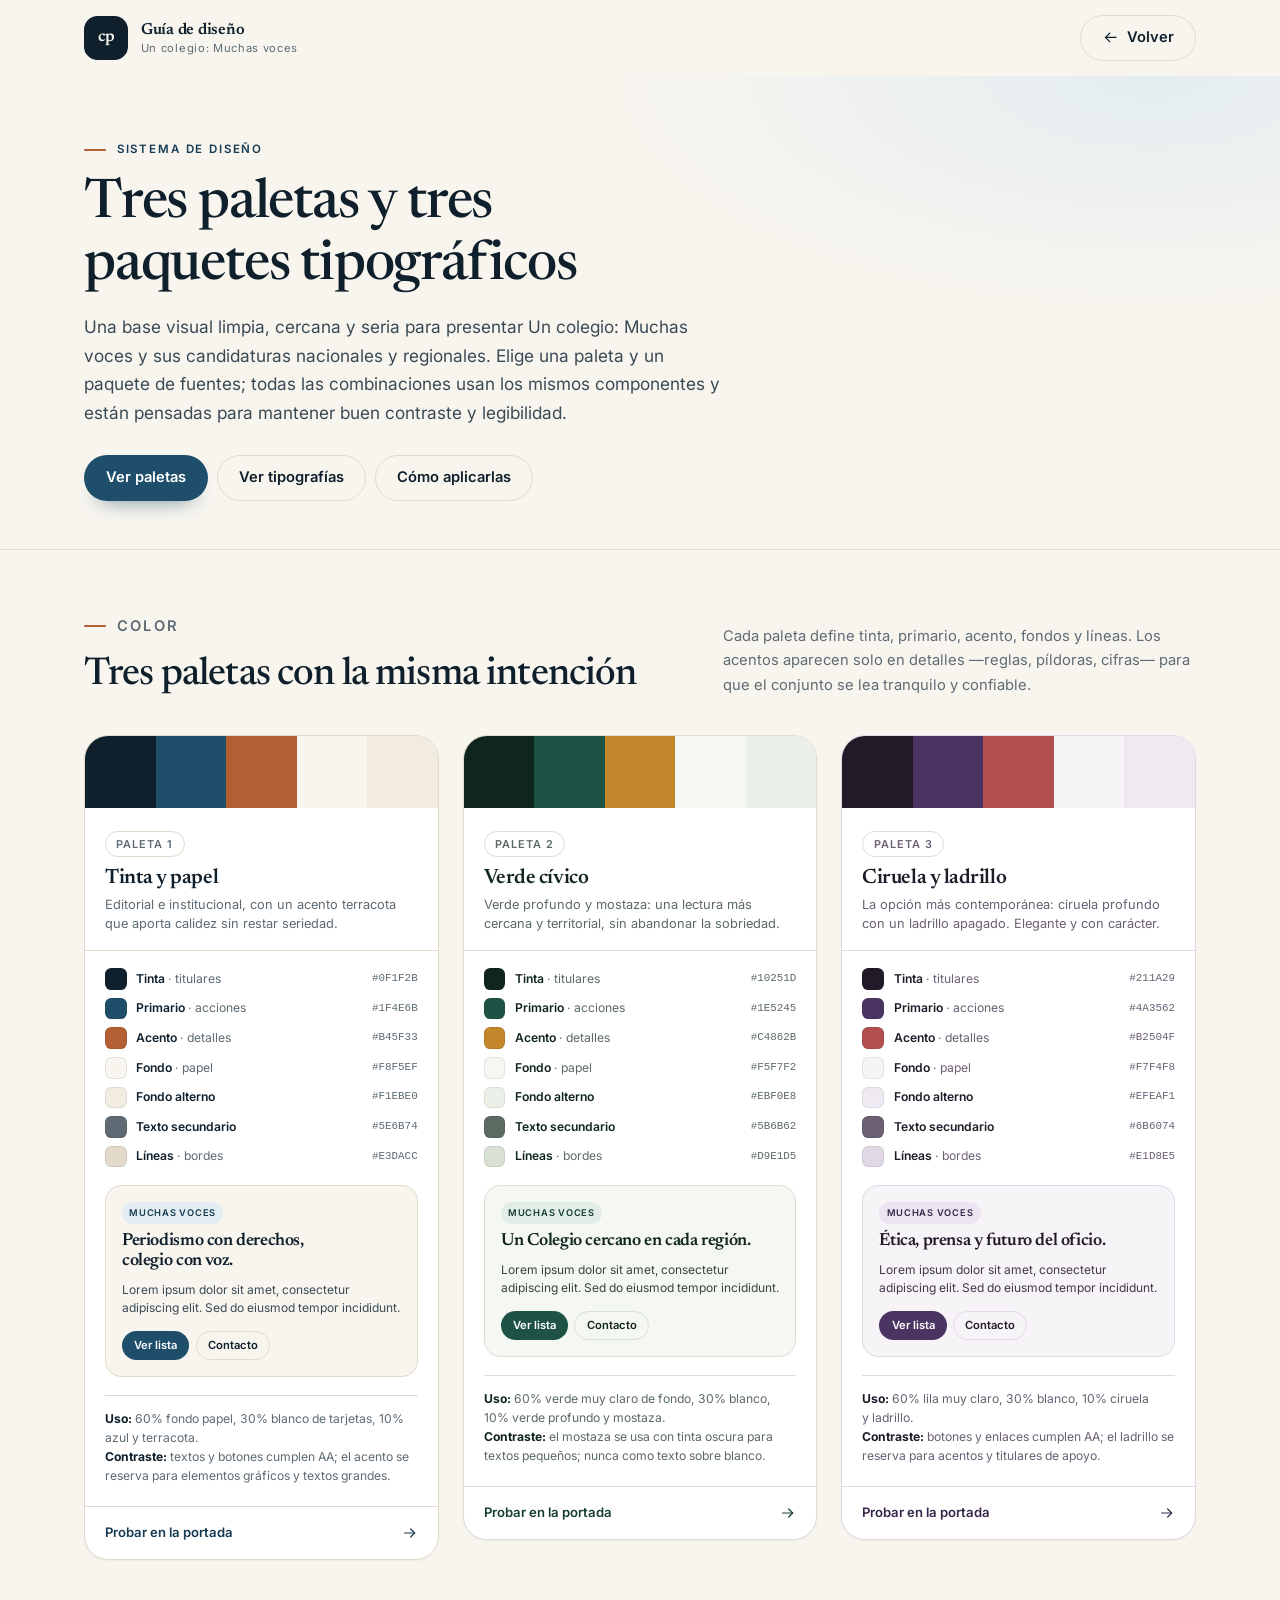
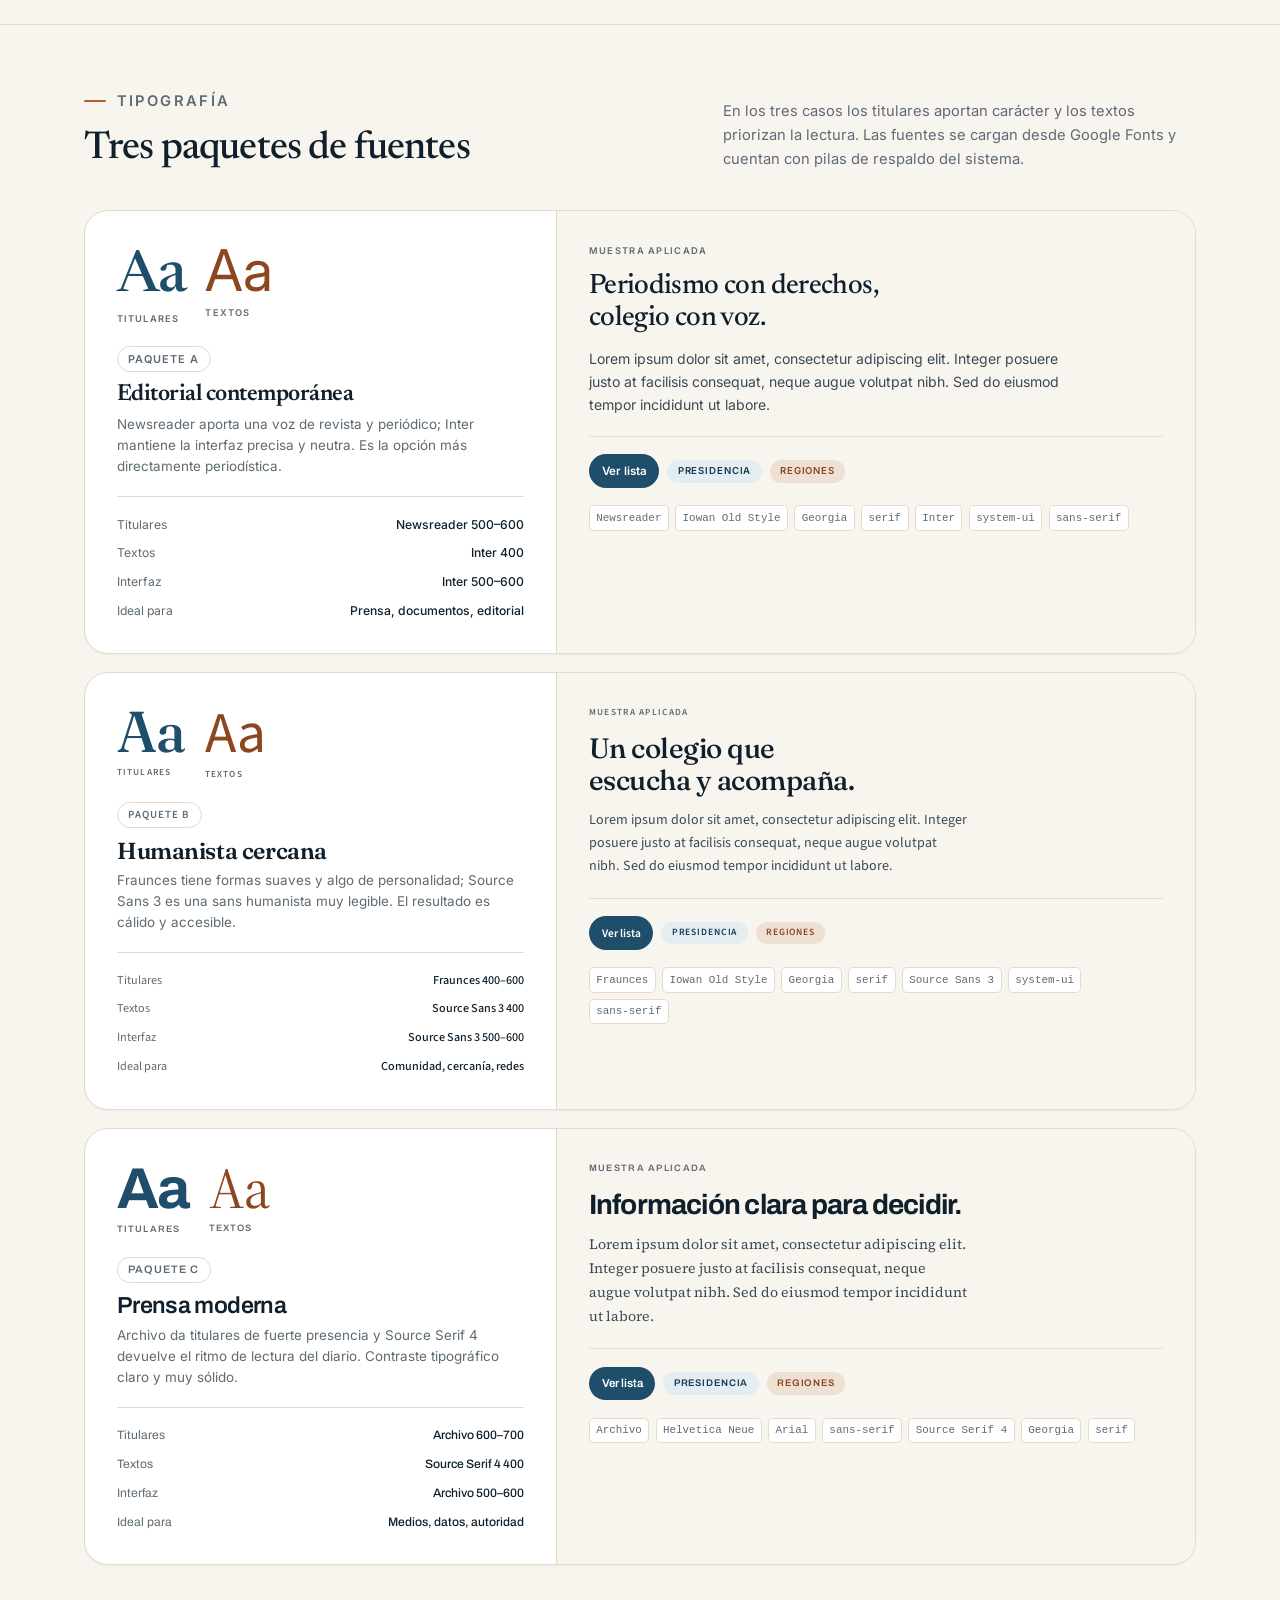
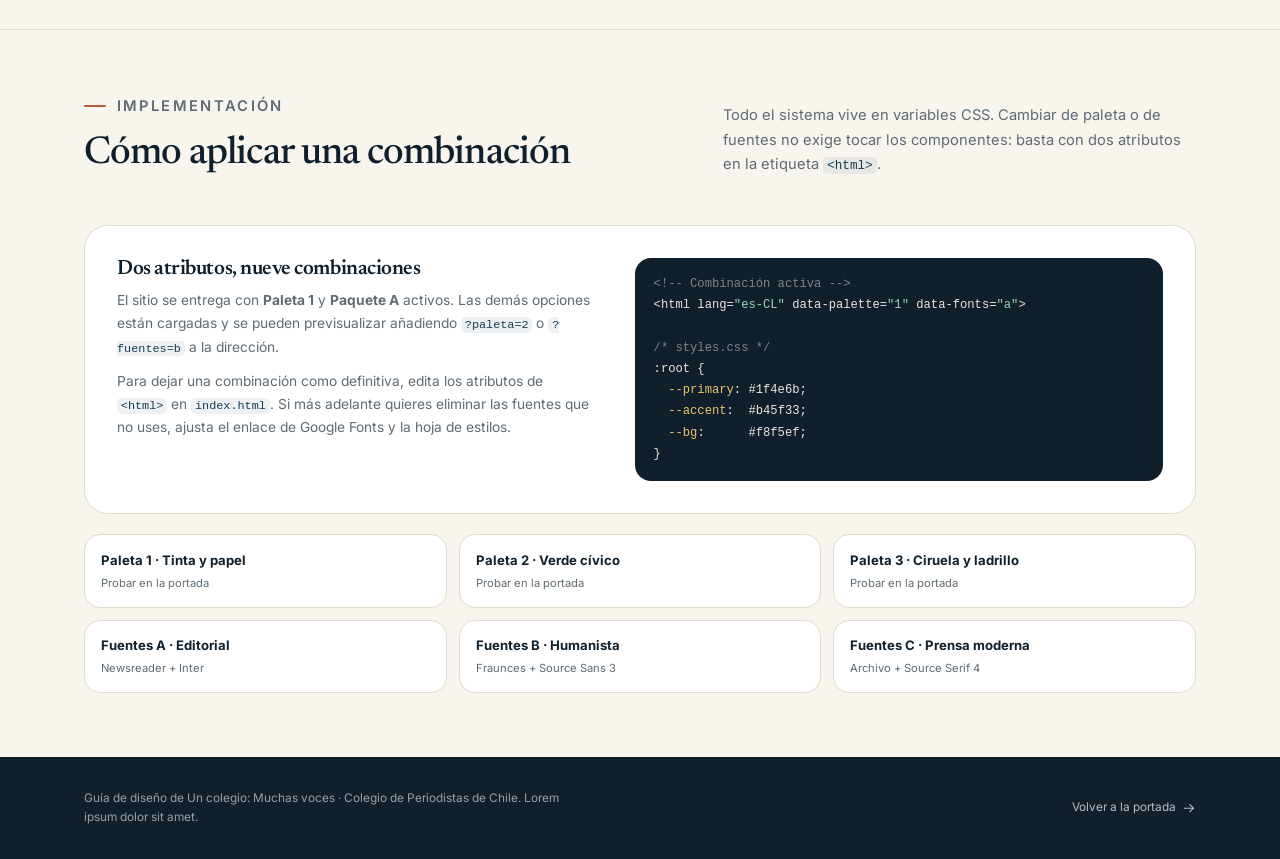
==== commit bce6eba6: "Marca Un colegio: Muchas voces y fotos de candidaturas de ejemplo" ====
--- a/diseno.html
+++ b/diseno.html
@@ -1,10 +1,10 @@
-<!DOCTYPE html>
+﻿<!DOCTYPE html>
 <html lang="es-CL" data-palette="1" data-fonts="a">
 <head>
   <meta charset="UTF-8">
   <meta name="viewport" content="width=device-width, initial-scale=1">
-  <title>Guía de diseño · Lista Nacional</title>
-  <meta name="description" content="Tres paletas de color y tres paquetes tipográficos para el sitio de la Lista Nacional del Colegio de Periodistas de Chile.">
+  <title>Guía de diseño · Un colegio: Muchas voces</title>
+  <meta name="description" content="Tres paletas de color y tres paquetes tipográficos para el sitio de Un colegio: Muchas voces, Colegio de Periodistas de Chile.">
   <meta name="theme-color" content="#f8f5ef">
 
   <link rel="icon" href="data:image/svg+xml,%3Csvg xmlns='http://www.w3.org/2000/svg' viewBox='0 0 64 64'%3E%3Crect width='64' height='64' rx='16' fill='%230F1F2B'/%3E%3Ctext x='32' y='43' font-family='Georgia,serif' font-size='28' fill='%23F8F5EF' text-anchor='middle'%3Ecp%3C/text%3E%3C/svg%3E">
@@ -31,11 +31,11 @@
 
   <header class="site-header site-header--compact">
     <div class="container header-inner">
-      <a class="brand" href="index.html" aria-label="Inicio: Colegio de Periodistas de Chile, Lista Nacional">
+      <a class="brand" href="index.html" aria-label="Inicio de Un colegio: Muchas voces, Colegio de Periodistas de Chile">
         <span class="brand-mark" aria-hidden="true">cp</span>
         <span class="brand-text">
           <span class="brand-name">Guía de diseño</span>
-          <span class="brand-sub">Lista Nacional · Periodistas</span>
+          <span class="brand-sub">Un colegio: Muchas voces</span>
         </span>
       </a>
       <a class="btn btn--ghost" href="index.html" aria-label="Volver a la portada">
@@ -49,7 +49,7 @@
       <div class="container">
         <p class="eyebrow">Sistema de diseño</p>
         <h1>Tres paletas y tres paquetes tipográficos</h1>
-        <p class="lead">Una base visual limpia, cercana y seria para presentar la lista nacional y las candidaturas regionales. Elige una paleta y un paquete de fuentes; todas las combinaciones usan los mismos componentes y están pensadas para mantener buen contraste y legibilidad.</p>
+        <p class="lead">Una base visual limpia, cercana y seria para presentar Un colegio: Muchas voces y sus candidaturas nacionales y regionales. Elige una paleta y un paquete de fuentes; todas las combinaciones usan los mismos componentes y están pensadas para mantener buen contraste y legibilidad.</p>
         <div class="design-nav">
           <a class="btn btn--primary" href="#paletas">Ver paletas</a>
           <a class="btn btn--ghost" href="#tipografias">Ver tipografías</a>
@@ -92,7 +92,7 @@
               <li class="swatch" data-swatch="line"><i style="background: var(--line)"></i><span><b>Líneas</b> · bordes</span><code>—</code></li>
             </ul>
             <div class="mini-preview">
-              <span class="mini-pill">Lista Nacional</span>
+              <span class="mini-pill">Muchas voces</span>
               <h4>Periodismo con derechos, colegio con voz.</h4>
               <p>Lorem ipsum dolor sit amet, consectetur adipiscing elit. Sed do eiusmod tempor incididunt.</p>
               <div class="mini-actions">
@@ -127,7 +127,7 @@
               <li class="swatch" data-swatch="line"><i style="background: var(--line)"></i><span><b>Líneas</b> · bordes</span><code>—</code></li>
             </ul>
             <div class="mini-preview">
-              <span class="mini-pill">Lista Nacional</span>
+              <span class="mini-pill">Muchas voces</span>
               <h4>Un Colegio cercano en cada región.</h4>
               <p>Lorem ipsum dolor sit amet, consectetur adipiscing elit. Sed do eiusmod tempor incididunt.</p>
               <div class="mini-actions">
@@ -162,7 +162,7 @@
               <li class="swatch" data-swatch="line"><i style="background: var(--line)"></i><span><b>Líneas</b> · bordes</span><code>—</code></li>
             </ul>
             <div class="mini-preview">
-              <span class="mini-pill">Lista Nacional</span>
+              <span class="mini-pill">Muchas voces</span>
               <h4>Ética, prensa y futuro del oficio.</h4>
               <p>Lorem ipsum dolor sit amet, consectetur adipiscing elit. Sed do eiusmod tempor incididunt.</p>
               <div class="mini-actions">
@@ -329,7 +329,7 @@
   <footer class="site-footer footer-simple">
     <div class="container">
       <div class="footer-bottom">
-        <p>Guía de diseño del sitio de demostración · Colegio de Periodistas de Chile. Lorem ipsum dolor sit amet.</p>
+        <p>Guía de diseño de Un colegio: Muchas voces · Colegio de Periodistas de Chile. Lorem ipsum dolor sit amet.</p>
         <a href="index.html">Volver a la portada <svg class="icon" aria-hidden="true"><use href="#i-arrow"/></svg></a>
       </div>
     </div>
@@ -338,3 +338,5 @@
   <script src="main.js" defer></script>
 </body>
 </html>
+
+
--- a/styles.css
+++ b/styles.css
@@ -755,11 +755,14 @@
   top: 0.55rem;
   left: 0.65rem;
   z-index: 2;
+  padding: 0.12rem 0.3rem;
+  border-radius: 0.3rem;
+  background: rgba(0, 0, 0, 0.28);
   font-family: var(--font-ui);
   font-size: 0.58rem;
   font-weight: 600;
   letter-spacing: 0.14em;
-  color: rgba(255, 255, 255, 0.72);
+  color: rgba(255, 255, 255, 0.9);
 }
 
 .tile--stat {
@@ -886,6 +889,7 @@
   width: 100%;
   height: 100%;
   object-fit: cover;
+  object-position: 50% 28%;
 }
 
 .photo:has(> img) .photo-mark {
